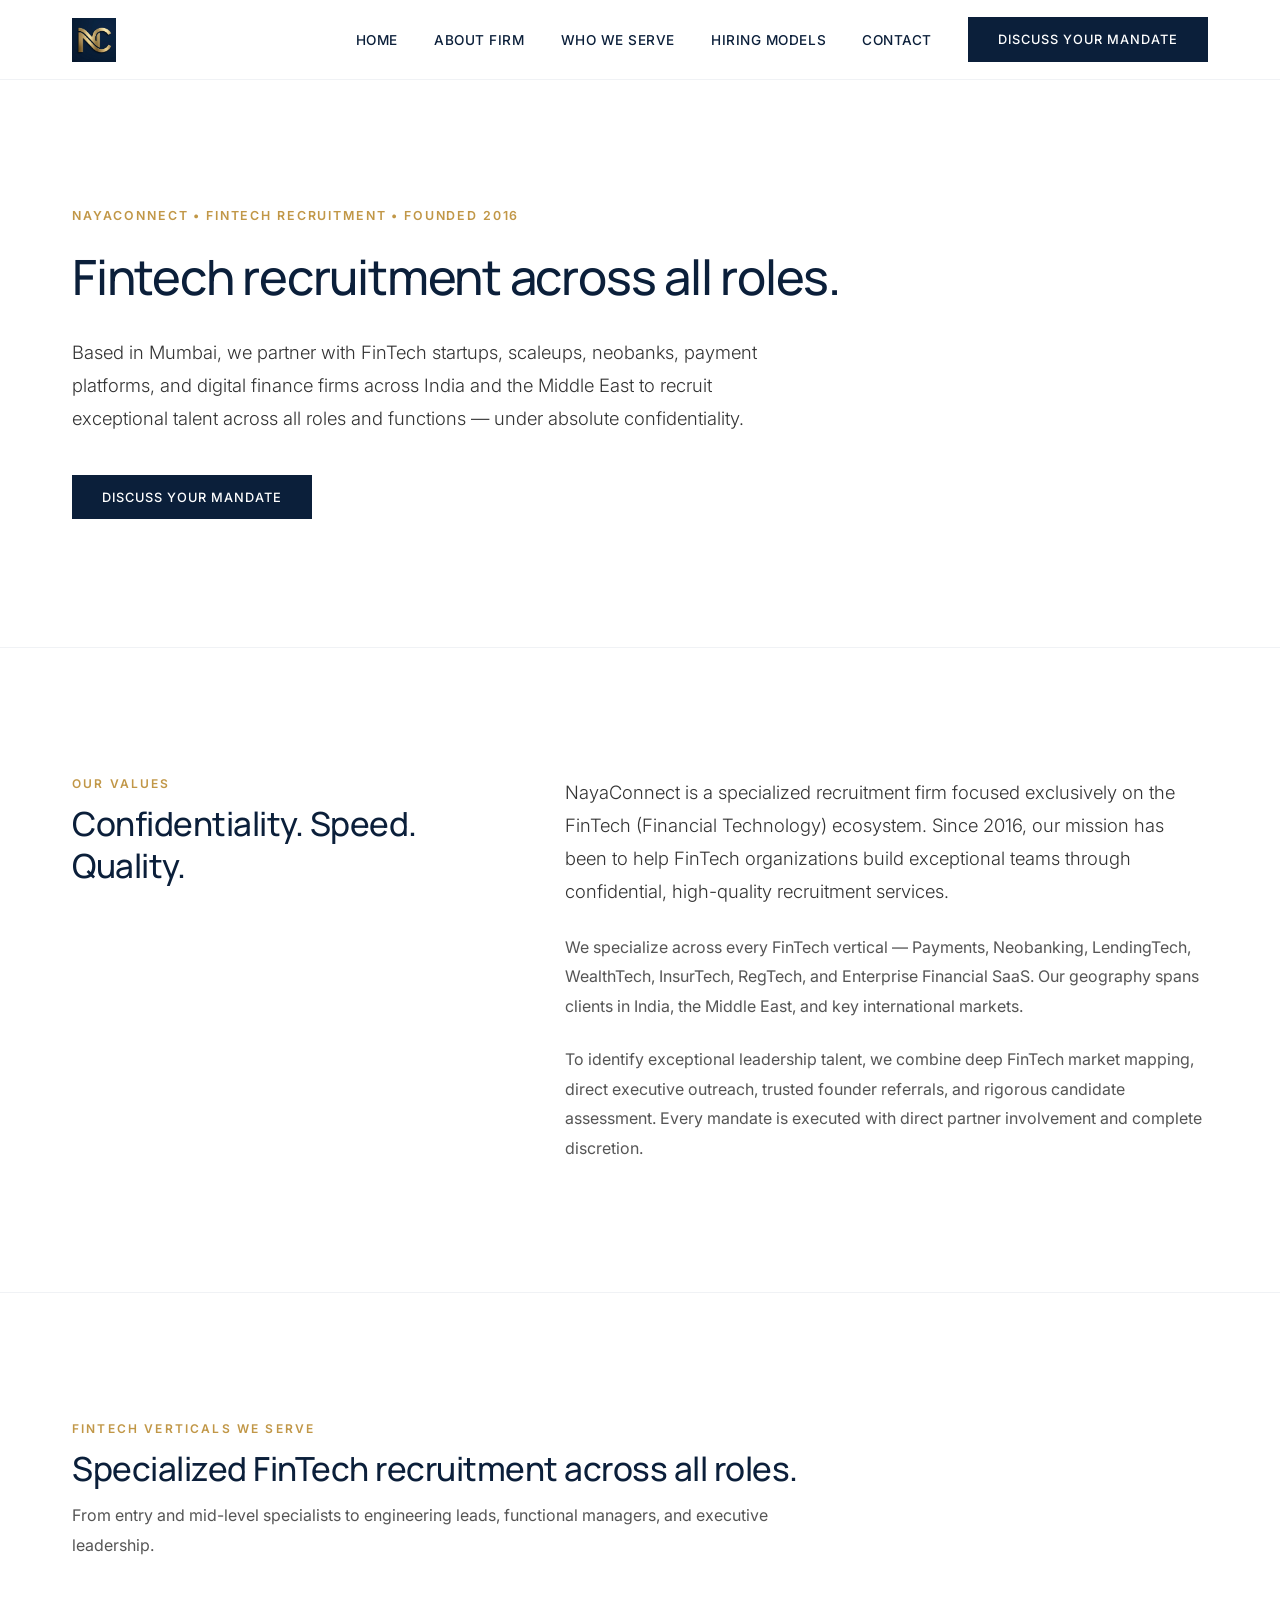
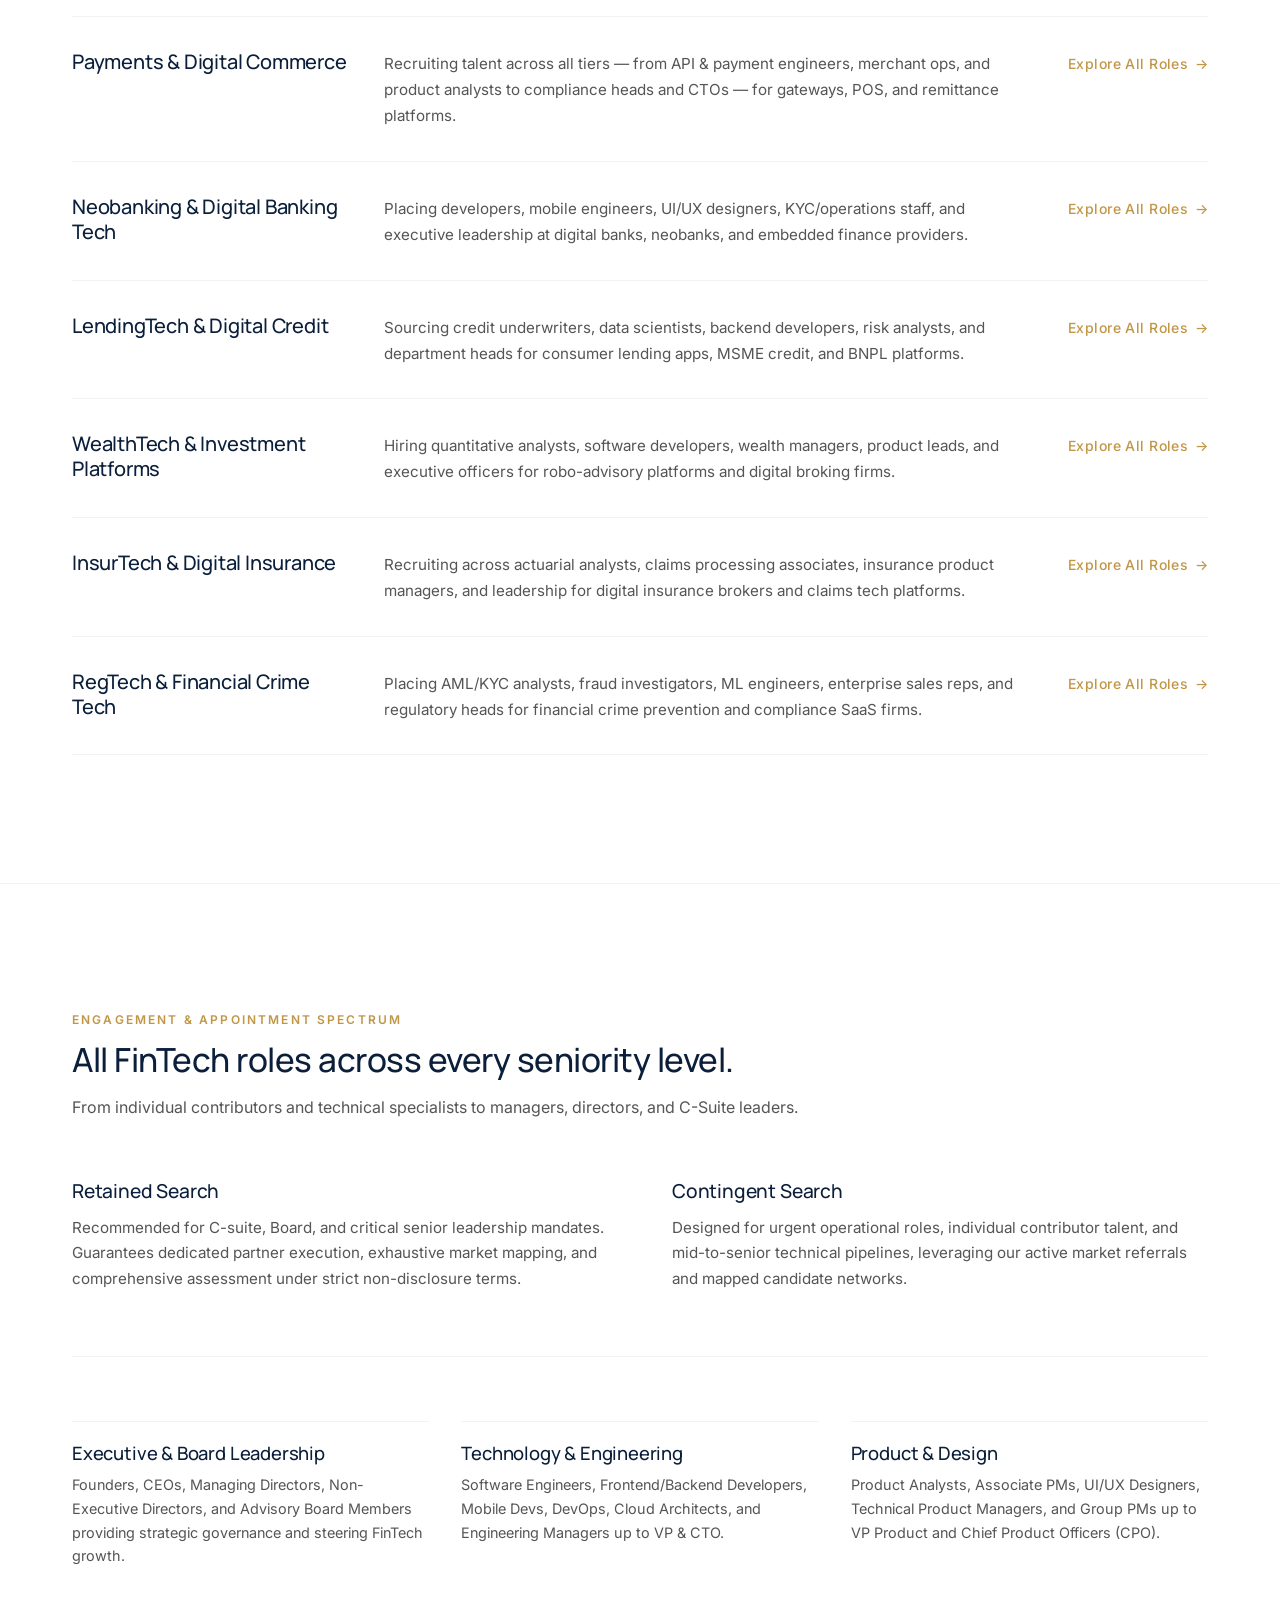
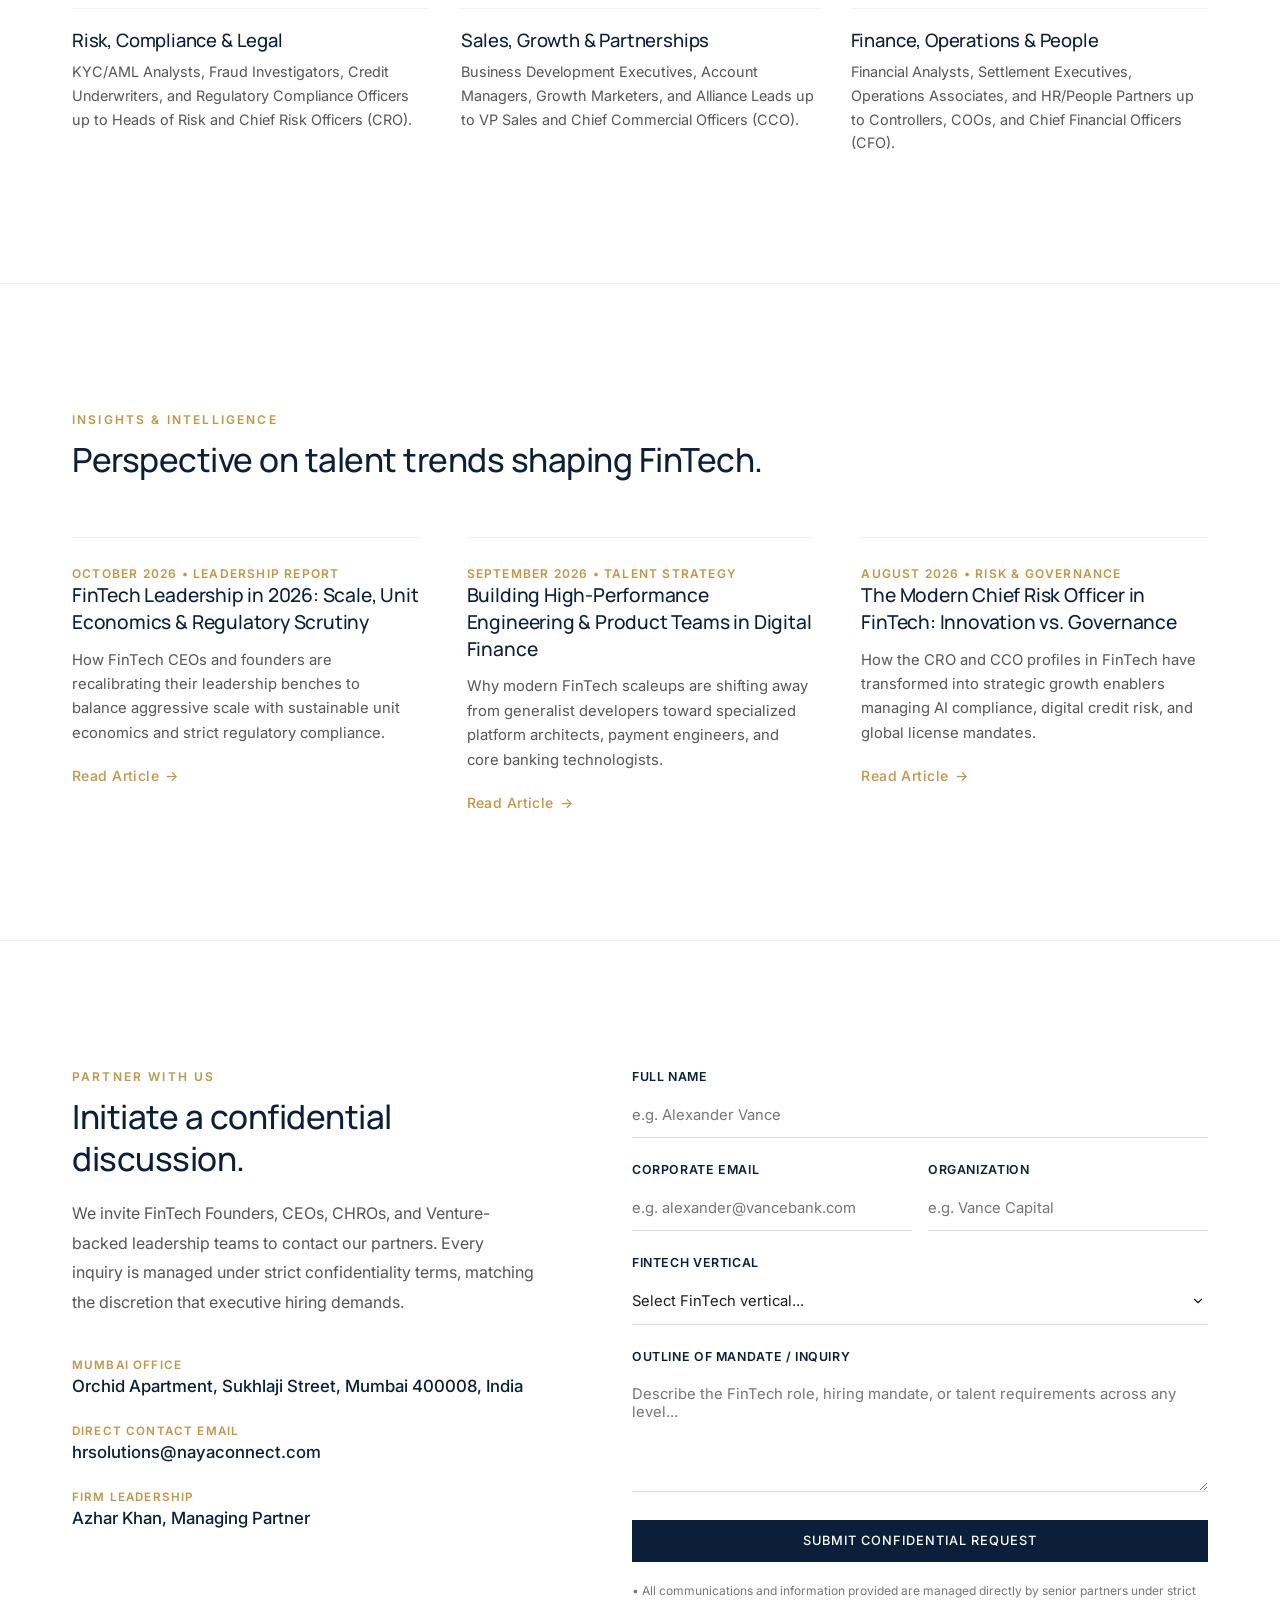
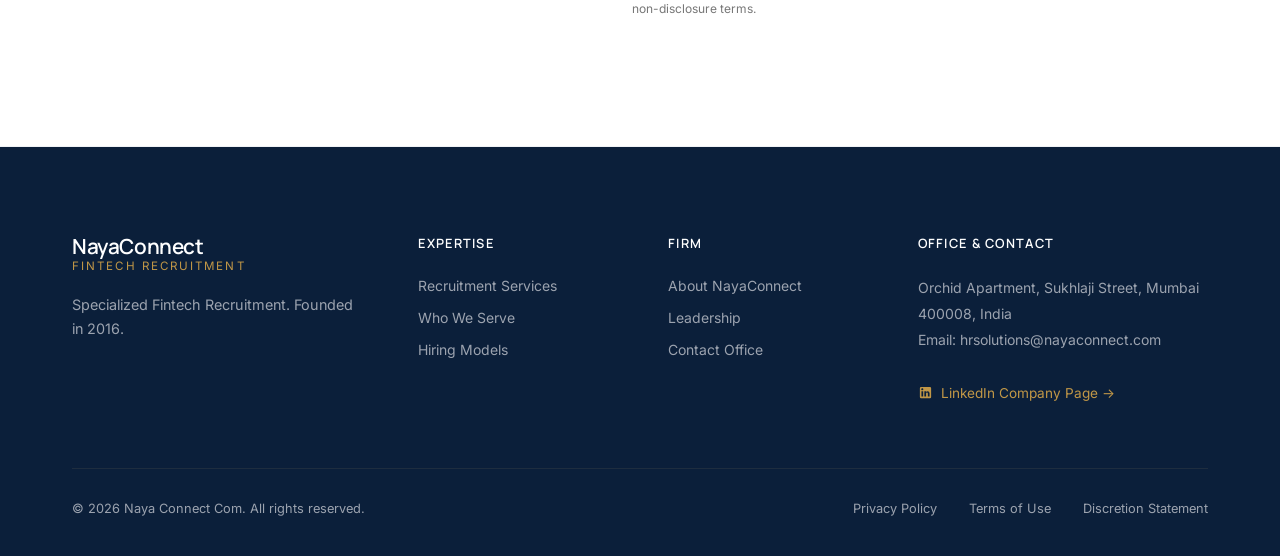
==== index.html @ bbdb7881 "Update hero headline to 'Fintech recruitment across all roles.'" ====
<!DOCTYPE html>
<html lang="en">
<head>
  <meta charset="UTF-8">
  <meta name="viewport" content="width=device-width, initial-scale=1.0">
  <title>NayaConnect | Fintech Recruitment</title>
  <meta name="description" content="NayaConnect is a specialized recruitment firm focused exclusively on FinTech across India, the Middle East, and international markets. Founded in 2016.">
  
  <!-- OpenGraph Metadata -->
  <meta property="og:title" content="NayaConnect | Fintech Recruitment">
  <meta property="og:description" content="NayaConnect specializes exclusively in FinTech recruitment across all functional roles. Founded 2016 in Mumbai. Managing Partner: Azhar Khan.">
  <meta property="og:image" content="assets/logo.png">
  <meta property="og:type" content="website">

  <!-- Schema.org JSON-LD Structured Data -->
  <script type="application/ld+json">
  {
    "@context": "https://schema.org",
    "@type": "ExecutiveSearch",
    "name": "NayaConnect",
    "legalName": "Naya Connect Com",
    "url": "https://www.nayaconnect.com",
    "logo": "https://www.nayaconnect.com/assets/logo.png",
    "foundingDate": "2016",
    "founder": {
      "@type": "Person",
      "name": "Azhar Khan",
      "jobTitle": "Managing Partner",
      "sameAs": "https://www.youtube.com/c/recruitwithazhar"
    },
    "address": {
      "@type": "PostalAddress",
      "streetAddress": "Orchid Apartment, Sukhlaji Street",
      "addressLocality": "Mumbai",
      "postalCode": "400008",
      "addressCountry": "IN"
    },
    "email": "hrsolutions@nayaconnect.com",
    "description": "Specialized recruitment firm focused exclusively on FinTech across India, the Middle East, and international markets."
  }
  </script>

  <link rel="canonical" href="https://www.nayaconnect.com/">
  <link rel="stylesheet" href="index.css">
  <link rel="icon" type="image/png" href="assets/logo.png">
</head>
<body>

  <!-- Header Navigation -->
  <header class="header" id="header">
    <div class="container">
      <a href="#home" class="logo-link" id="nav-logo-link">
        <img src="assets/logo.png" alt="NayaConnect - Fintech Recruitment" class="logo-img">
      </a>
      
      <button class="nav-toggle" id="nav-toggle" aria-label="Toggle Menu">
        <span></span>
        <span></span>
        <span></span>
      </button>

      <nav class="nav-menu" id="nav-menu">
        <button class="mobile-menu-close" id="mobile-menu-close" aria-label="Close Menu">&times;</button>
        <li class="nav-item active"><a href="index.html">Home</a></li>
        <li class="nav-item"><a href="about.html">About Firm</a></li>
        <li class="nav-item"><a href="industries.html">Who We Serve</a></li>
        <li class="nav-item"><a href="executive-search.html">Hiring Models</a></li>
        <li class="nav-item"><a href="contact.html">Contact</a></li>
        <a href="contact.html" class="btn btn-primary header-cta">Discuss Your Mandate</a>
      </nav>
    </div>
  </header>

  <!-- Hero Section (Pure Typographic Focus) -->
  <section class="hero" id="home">
    <div class="container">
      <div class="hero-content fade-in-up">
        <span class="hero-tagline">NayaConnect &bull; Fintech Recruitment &bull; Founded 2016</span>
        <h1 class="hero-title">Fintech recruitment across all roles.</h1>
        <p class="lead hero-desc">Based in Mumbai, we partner with FinTech startups, scaleups, neobanks, payment platforms, and digital finance firms across India and the Middle East to recruit exceptional talent across all roles and functions — under absolute confidentiality.</p>
        <div class="hero-actions">
          <a href="#contact" class="btn btn-primary" id="hero-primary-cta">Discuss Your Mandate</a>
        </div>
      </div>
    </div>
  </section>

  <!-- Philosophy & About Section -->
  <section class="philosophy section-padding" id="about">
    <div class="container">
      <div class="philosophy-grid">
        <div class="fade-in-up">
          <span class="section-label">Our Values</span>
          <h2 class="section-title">Confidentiality. Speed. Quality.</h2>
        </div>
        <div class="philosophy-desc fade-in-up delay-1">
          <p class="lead">NayaConnect is a specialized recruitment firm focused exclusively on the FinTech (Financial Technology) ecosystem. Since 2016, our mission has been to help FinTech organizations build exceptional teams through confidential, high-quality recruitment services.</p>
          <p>We specialize across every FinTech vertical — Payments, Neobanking, LendingTech, WealthTech, InsurTech, RegTech, and Enterprise Financial SaaS. Our geography spans clients in India, the Middle East, and key international markets.</p>
          <p>To identify exceptional leadership talent, we combine deep FinTech market mapping, direct executive outreach, trusted founder referrals, and rigorous candidate assessment. Every mandate is executed with direct partner involvement and complete discretion.</p>
        </div>
      </div>
    </div>
  </section>

  <!-- Who We Serve Section (Open Editorial List) -->
  <section class="industries section-padding" id="industries">
    <div class="container">
      <div class="section-header fade-in-up">
        <span class="section-label">FinTech Verticals We Serve</span>
        <h2 class="section-title">Specialized FinTech recruitment across all roles.</h2>
        <p style="margin-top: 0.75rem; color: var(--color-text-muted);">From entry and mid-level specialists to engineering leads, functional managers, and executive leadership.</p>
      </div>
      
      <div class="editorial-list fade-in-up delay-1">
        <!-- Item 1 -->
        <div class="editorial-item">
          <h3 class="editorial-title">Payments & Digital Commerce</h3>
          <p class="editorial-desc">Recruiting talent across all tiers — from API & payment engineers, merchant ops, and product analysts to compliance heads and CTOs — for gateways, POS, and remittance platforms.</p>
          <div class="editorial-link"><a href="industries.html" class="btn-text">Explore All Roles</a></div>
        </div>

        <!-- Item 2 -->
        <div class="editorial-item">
          <h3 class="editorial-title">Neobanking & Digital Banking Tech</h3>
          <p class="editorial-desc">Placing developers, mobile engineers, UI/UX designers, KYC/operations staff, and executive leadership at digital banks, neobanks, and embedded finance providers.</p>
          <div class="editorial-link"><a href="industries.html" class="btn-text">Explore All Roles</a></div>
        </div>

        <!-- Item 3 -->
        <div class="editorial-item">
          <h3 class="editorial-title">LendingTech & Digital Credit</h3>
          <p class="editorial-desc">Sourcing credit underwriters, data scientists, backend developers, risk analysts, and department heads for consumer lending apps, MSME credit, and BNPL platforms.</p>
          <div class="editorial-link"><a href="industries.html" class="btn-text">Explore All Roles</a></div>
        </div>

        <!-- Item 4 -->
        <div class="editorial-item">
          <h3 class="editorial-title">WealthTech & Investment Platforms</h3>
          <p class="editorial-desc">Hiring quantitative analysts, software developers, wealth managers, product leads, and executive officers for robo-advisory platforms and digital broking firms.</p>
          <div class="editorial-link"><a href="industries.html" class="btn-text">Explore All Roles</a></div>
        </div>

        <!-- Item 5 -->
        <div class="editorial-item">
          <h3 class="editorial-title">InsurTech & Digital Insurance</h3>
          <p class="editorial-desc">Recruiting across actuarial analysts, claims processing associates, insurance product managers, and leadership for digital insurance brokers and claims tech platforms.</p>
          <div class="editorial-link"><a href="industries.html" class="btn-text">Explore All Roles</a></div>
        </div>

        <!-- Item 6 -->
        <div class="editorial-item">
          <h3 class="editorial-title">RegTech & Financial Crime Tech</h3>
          <p class="editorial-desc">Placing AML/KYC analysts, fraud investigators, ML engineers, enterprise sales reps, and regulatory heads for financial crime prevention and compliance SaaS firms.</p>
          <div class="editorial-link"><a href="industries.html" class="btn-text">Explore All Roles</a></div>
        </div>
      </div>
    </div>
  </section>

  <!-- Search Models & Roles Section -->
  <section class="roles section-padding" id="roles">
    <div class="container">
      <div class="section-header fade-in-up">
        <span class="section-label">Engagement & Appointment Spectrum</span>
        <h2 class="section-title">All FinTech roles across every seniority level.</h2>
        <p style="margin-top: 0.75rem; color: var(--color-text-muted);">From individual contributors and technical specialists to managers, directors, and C-Suite leaders.</p>
      </div>

      <div class="models-grid fade-in-up delay-1">
        <div class="model-card">
          <h3>Retained Search</h3>
          <p>Recommended for C-suite, Board, and critical senior leadership mandates. Guarantees dedicated partner execution, exhaustive market mapping, and comprehensive assessment under strict non-disclosure terms.</p>
        </div>
        <div class="model-card">
          <h3>Contingent Search</h3>
          <p>Designed for urgent operational roles, individual contributor talent, and mid-to-senior technical pipelines, leveraging our active market referrals and mapped candidate networks.</p>
        </div>
      </div>

      <div class="roles-grid fade-in-up delay-2">
        <div class="role-item">
          <h3 class="role-title">Executive & Board Leadership</h3>
          <p class="role-desc">Founders, CEOs, Managing Directors, Non-Executive Directors, and Advisory Board Members providing strategic governance and steering FinTech growth.</p>
        </div>
        <div class="role-item">
          <h3 class="role-title">Technology & Engineering</h3>
          <p class="role-desc">Software Engineers, Frontend/Backend Developers, Mobile Devs, DevOps, Cloud Architects, and Engineering Managers up to VP & CTO.</p>
        </div>
        <div class="role-item">
          <h3 class="role-title">Product & Design</h3>
          <p class="role-desc">Product Analysts, Associate PMs, UI/UX Designers, Technical Product Managers, and Group PMs up to VP Product and Chief Product Officers (CPO).</p>
        </div>
        <div class="role-item">
          <h3 class="role-title">Risk, Compliance & Legal</h3>
          <p class="role-desc">KYC/AML Analysts, Fraud Investigators, Credit Underwriters, and Regulatory Compliance Officers up to Heads of Risk and Chief Risk Officers (CRO).</p>
        </div>
        <div class="role-item">
          <h3 class="role-title">Sales, Growth & Partnerships</h3>
          <p class="role-desc">Business Development Executives, Account Managers, Growth Marketers, and Alliance Leads up to VP Sales and Chief Commercial Officers (CCO).</p>
        </div>
        <div class="role-item">
          <h3 class="role-title">Finance, Operations & People</h3>
          <p class="role-desc">Financial Analysts, Settlement Executives, Operations Associates, and HR/People Partners up to Controllers, COOs, and Chief Financial Officers (CFO).</p>
        </div>
      </div>
    </div>
  </section>

  <!-- Insights Section -->
  <section class="insights section-padding" id="insights">
    <div class="container">
      <div class="section-header fade-in-up">
        <span class="section-label">Insights & Intelligence</span>
        <h2 class="section-title">Perspective on talent trends shaping FinTech.</h2>
      </div>
      
      <div class="insights-grid">
        <!-- Article 1 -->
        <article class="insight-card fade-in-up">
          <a href="#" data-read-article="1">
            <span class="insight-meta">October 2026 &bull; Leadership Report</span>
            <h3 class="insight-title">FinTech Leadership in 2026: Scale, Unit Economics & Regulatory Scrutiny</h3>
            <p class="insight-desc">How FinTech CEOs and founders are recalibrating their leadership benches to balance aggressive scale with sustainable unit economics and strict regulatory compliance.</p>
            <span class="btn-text">Read Article</span>
          </a>
        </article>

        <!-- Article 2 -->
        <article class="insight-card fade-in-up delay-1">
          <a href="#" data-read-article="2">
            <span class="insight-meta">September 2026 &bull; Talent Strategy</span>
            <h3 class="insight-title">Building High-Performance Engineering & Product Teams in Digital Finance</h3>
            <p class="insight-desc">Why modern FinTech scaleups are shifting away from generalist developers toward specialized platform architects, payment engineers, and core banking technologists.</p>
            <span class="btn-text">Read Article</span>
          </a>
        </article>

        <!-- Article 3 -->
        <article class="insight-card fade-in-up delay-2">
          <a href="#" data-read-article="3">
            <span class="insight-meta">August 2026 &bull; Risk & Governance</span>
            <h3 class="insight-title">The Modern Chief Risk Officer in FinTech: Innovation vs. Governance</h3>
            <p class="insight-desc">How the CRO and CCO profiles in FinTech have transformed into strategic growth enablers managing AI compliance, digital credit risk, and global license mandates.</p>
            <span class="btn-text">Read Article</span>
          </a>
        </article>
      </div>
    </div>
  </section>

  <!-- Contact Section -->
  <section class="contact-section section-padding" id="contact">
    <div class="container">
      <div class="contact-grid">
        <div class="contact-info fade-in-up">
          <span class="section-label">Partner With Us</span>
          <h2 class="contact-title">Initiate a confidential discussion.</h2>
          <p class="contact-text">We invite FinTech Founders, CEOs, CHROs, and Venture-backed leadership teams to contact our partners. Every inquiry is managed under strict confidentiality terms, matching the discretion that executive hiring demands.</p>
          
          <div class="contact-details">
            <div class="contact-detail-item">
              <span class="contact-detail-label">Mumbai Office</span>
              <span class="contact-detail-val">Orchid Apartment, Sukhlaji Street, Mumbai 400008, India</span>
            </div>
            <div class="contact-detail-item">
              <span class="contact-detail-label">Direct Contact Email</span>
              <span class="contact-detail-val"><a href="mailto:hrsolutions@nayaconnect.com" style="color: var(--color-primary); text-decoration: none;">hrsolutions@nayaconnect.com</a></span>
            </div>
            <div class="contact-detail-item">
              <span class="contact-detail-label">Firm Leadership</span>
              <span class="contact-detail-val">Azhar Khan, Managing Partner</span>
            </div>
          </div>
        </div>
        
        <div class="contact-form-wrapper fade-in-up delay-1">
          <form class="contact-form" id="hiring-inquiry-form" action="https://api.web3forms.com/submit" method="POST">
            <input type="hidden" name="access_key" value="19dd0956-8628-49d9-a33f-326ea72711dc">
            <div class="form-group">
              <label for="name" class="form-label">Full Name</label>
              <input type="text" id="name" name="name" class="form-control" placeholder="e.g. Alexander Vance" required>
            </div>
            <div class="form-row">
              <div class="form-group">
                <label for="email" class="form-label">Corporate Email</label>
                <input type="email" id="email" name="email" class="form-control" placeholder="e.g. alexander@vancebank.com" required>
              </div>
              <div class="form-group">
                <label for="org" class="form-label">Organization</label>
                <input type="text" id="org" name="org" class="form-control" placeholder="e.g. Vance Capital" required>
              </div>
            </div>
            <div class="form-group">
              <label for="sector" class="form-label">FinTech Vertical</label>
              <select id="sector" name="sector" class="form-control" required>
                <option value="" disabled selected>Select FinTech vertical...</option>
                <option value="payments">Payments &amp; Digital Commerce</option>
                <option value="neobanking">Neobanking &amp; Digital Banking Tech</option>
                <option value="lendingtech">LendingTech &amp; Digital Credit</option>
                <option value="wealthtech">WealthTech &amp; Investment Platforms</option>
                <option value="insurtech">InsurTech &amp; Digital Insurance</option>
                <option value="regtech">RegTech &amp; Financial Crime Tech</option>
                <option value="saas">Enterprise Financial SaaS</option>
                <option value="crypto">Crypto &amp; Digital Assets</option>
              </select>
            </div>
            <div class="form-group">
              <label for="message" class="form-label">Outline of Mandate / Inquiry</label>
              <textarea id="message" name="message" class="form-control" placeholder="Describe the FinTech role, hiring mandate, or talent requirements across any level..." required></textarea>
            </div>
            <button type="submit" class="btn btn-primary" style="width: 100%; border: none;">Submit Confidential Request</button>
            <p class="privacy-notice">&bull; All communications and information provided are managed directly by senior partners under strict non-disclosure terms.</p>
          </form>
        </div>
      </div>
    </div>
  </section>

  <!-- Footer -->
  <footer class="footer">
    <div class="container">
      <div class="footer-top">
        <div class="footer-brand">
          <div class="footer-wordmark">
            <span class="footer-wordmark-name">NayaConnect</span>
            <span class="footer-wordmark-sub">Fintech Recruitment</span>
          </div>
          <p class="footer-tagline">Specialized Fintech Recruitment. Founded in 2016.</p>
        </div>
        <div class="footer-links-col">
          <h4>Expertise</h4>
          <ul class="footer-links">
            <li><a href="executive-search.html">Recruitment Services</a></li>
            <li><a href="industries.html">Who We Serve</a></li>
            <li><a href="executive-search.html#models">Hiring Models</a></li>
          </ul>
        </div>
        <div class="footer-links-col">
          <h4>Firm</h4>
          <ul class="footer-links">
            <li><a href="about.html">About NayaConnect</a></li>
            <li><a href="about.html#leadership">Leadership</a></li>
            <li><a href="contact.html">Contact Office</a></li>
          </ul>
        </div>
        <div class="footer-subscribe-col">
          <h4>Office & Contact</h4>
          <p class="footer-subscribe-desc">Orchid Apartment, Sukhlaji Street, Mumbai 400008, India<br>Email: hrsolutions@nayaconnect.com</p>
          <a href="https://www.linkedin.com/company/nayaconnect.com/" target="_blank" rel="noopener" class="footer-social-link" style="display: inline-flex; align-items: center; gap: 0.5rem; color: var(--color-accent); font-size: 0.85rem; margin-top: 0.75rem; text-decoration: none;">
            <svg width="15" height="15" viewBox="0 0 24 24" fill="currentColor"><path d="M19 3a2 2 0 0 1 2 2v14a2 2 0 0 1-2 2H5a2 2 0 0 1-2-2V5a2 2 0 0 1 2-2h14m-.5 15.5v-5.3a3.26 3.26 0 0 0-3.26-3.26c-.85 0-1.84.52-2.28 1.3v-1.11h-2.79v8.37h2.79v-4.93c0-.77.62-1.4 1.39-1.4a1.4 1.4 0 0 1 1.4 1.4v4.93h2.75M6.88 8.56a1.68 1.68 0 0 0 1.68-1.68c0-.93-.75-1.69-1.68-1.69a1.69 1.69 0 0 0-1.69 1.69c0 .93.76 1.68 1.69 1.68m1.39 9.94v-8.37H5.5v8.37h2.77z"/></svg>
            LinkedIn Company Page &rarr;
          </a>
        </div>
      </div>
      
      <div class="footer-bottom">
        <span class="copyright">&copy; 2026 Naya Connect Com. All rights reserved.</span>
        <div class="footer-legal-links">
          <a href="privacy-policy.html">Privacy Policy</a>
          <a href="terms-of-use.html">Terms of Use</a>
          <a href="discretion-statement.html">Discretion Statement</a>
        </div>
      </div>
    </div>
  </footer>

  <!-- Confidential Mandate Modal Drawer -->
  <div class="modal-overlay" id="modal-overlay"></div>
  <div class="modal-drawer" id="modal-drawer">
    <button class="modal-close-btn" id="modal-close-btn" aria-label="Close modal">&times;</button>
    <span class="section-label">Confidential Mandate Inquiry</span>
    <h3 style="font-size: 1.5rem; margin-bottom: 0.75rem; color: var(--color-primary);">Discuss Your Hiring Needs</h3>
    <p style="font-size: 0.9rem; color: var(--color-text-muted); margin-bottom: 2rem;">Inquiries are routed directly to Managing Partner Azhar Khan under non-disclosure terms.</p>
    
    <form id="modal-inquiry-form">
      <div class="form-group">
        <label for="modal-name" class="form-label">Full Name</label>
        <input type="text" id="modal-name" name="name" class="form-control" placeholder="e.g. Alexander Vance" required>
      </div>
      <div class="form-group">
        <label for="modal-email" class="form-label">Corporate Email</label>
        <input type="email" id="modal-email" name="email" class="form-control" placeholder="e.g. alexander@vancebank.com" required>
      </div>
      <div class="form-group">
        <label for="modal-org" class="form-label">Organization</label>
        <input type="text" id="modal-org" name="org" class="form-control" placeholder="e.g. Vance Capital" required>
      </div>
      <div class="form-group">
        <label for="modal-sector" class="form-label">FinTech Vertical</label>
        <select id="modal-sector" name="sector" class="form-control" required>
          <option value="" disabled selected>Select FinTech vertical...</option>
          <option value="payments">Payments &amp; Digital Commerce</option>
          <option value="neobanking">Neobanking &amp; Digital Banking Tech</option>
          <option value="lendingtech">LendingTech &amp; Digital Credit</option>
          <option value="wealthtech">WealthTech &amp; Investment Platforms</option>
          <option value="insurtech">InsurTech &amp; Digital Insurance</option>
          <option value="regtech">RegTech &amp; Financial Crime Tech</option>
          <option value="saas">Enterprise Financial SaaS</option>
          <option value="crypto">Crypto &amp; Digital Assets</option>
        </select>
      </div>
      <div class="form-group">
        <label for="modal-message" class="form-label">Mandate Outline</label>
        <textarea id="modal-message" name="message" class="form-control" placeholder="Describe the FinTech role, hiring mandate, or talent requirements across any level..." required></textarea>
      </div>
      <button type="submit" class="btn btn-primary" style="width: 100%; border: none;">Submit Confidential Inquiry</button>
      <p class="privacy-notice">&bull; All communications are protected under partner-level confidentiality.</p>
    </form>
  </div>

  <script src="index.js"></script>
</body>
</html>
---- index.css ----
@import url('https://fonts.googleapis.com/css2?family=Inter:wght@300;400;500;600&family=Manrope:wght@400;500;600&display=swap');

/* Reset and Core Variables */
html, body {
  overflow-x: hidden;
  width: 100%;
  max-width: 100%;
}

* {
  box-sizing: border-box;
}

a {
  overflow-wrap: break-word;
}

:root {
  --color-primary: #0B1F3A;
  --color-accent: #C19747;
  --color-accent-hover: #A77A2F;
  --color-bg: #FFFFFF;
  --color-text: #1C1C1C;
  --color-text-muted: #555555;
  --color-text-subtle: #777777;
  --color-border: #F0F2F5;
  --color-border-dark: #1E2D3F;
  
  --font-headings: 'Manrope', sans-serif;
  --font-body: 'Inter', sans-serif;
  
  --spacing-xs: 0.5rem;
  --spacing-sm: 1rem;
  --spacing-md: 1.75rem;
  --spacing-lg: 3rem;
  --spacing-xl: 5.5rem;
  --spacing-xxl: 8rem;
  
  --max-width: 1200px;
  --header-height: 80px;
  --header-height-scrolled: 70px;
  
  --transition-smooth: cubic-bezier(0.16, 1, 0.3, 1);
  --transition-duration: 0.4s;
}

* {
  box-sizing: border-box;
  margin: 0;
  padding: 0;
}

html {
  scroll-behavior: smooth;
  font-size: 16px;
  background-color: var(--color-bg);
  color: var(--color-text);
  font-family: var(--font-body);
  -webkit-font-smoothing: antialiased;
}

body {
  overflow-x: hidden;
}

/* Base Typography - Editorial Medium Weights */
h1, h2, h3, h4, h5, h6 {
  font-family: var(--font-headings);
  font-weight: 500;
  line-height: 1.25;
  color: var(--color-primary);
}

h1 {
  font-size: clamp(2.2rem, 3.8vw, 3.25rem);
  letter-spacing: -0.025em;
  font-weight: 500;
}

h2 {
  font-size: clamp(1.75rem, 2.6vw, 2.3rem);
  letter-spacing: -0.015em;
  font-weight: 500;
}

h3 {
  font-size: clamp(1.2rem, 1.5vw, 1.45rem);
  letter-spacing: -0.01em;
  font-weight: 500;
}

p {
  font-size: clamp(1rem, 1.05vw, 1.1rem);
  line-height: 1.85;
  color: var(--color-text-muted);
}

p.lead {
  font-size: clamp(1.15rem, 1.35vw, 1.3rem);
  font-weight: 300;
  line-height: 1.8;
  color: #333333;
}

a {
  color: inherit;
  text-decoration: none;
  transition: all 0.3s var(--transition-smooth);
}

/* Layout Utilities */
.container {
  width: 100%;
  max-width: var(--max-width);
  margin: 0 auto;
  padding: 0 2rem;
}

.section-padding {
  padding: var(--spacing-xxl) 0;
  border-bottom: 1px solid var(--color-border);
}

@media (max-width: 768px) {
  .container {
    padding: 0 1.25rem;
  }
  .section-padding {
    padding: var(--spacing-xl) 0;
  }
}

/* Sticky Navigation */
.header {
  position: fixed;
  top: 0;
  left: 0;
  width: 100%;
  z-index: 1000;
  height: var(--header-height);
  background-color: rgba(255, 255, 255, 0.96);
  border-bottom: 1px solid var(--color-border);
  transition: all var(--transition-duration) var(--transition-smooth);
  backdrop-filter: blur(10px);
  display: flex;
  align-items: center;
}

.header.scrolled {
  height: var(--header-height-scrolled);
  background-color: rgba(255, 255, 255, 0.98);
  box-shadow: 0 2px 20px rgba(0, 0, 0, 0.02);
}

.header .container {
  display: flex;
  justify-content: space-between;
  align-items: center;
}

.logo-link {
  display: flex;
  align-items: center;
}

.logo-img {
  height: 44px;
  width: auto;
  object-fit: contain;
  transition: height var(--transition-duration) var(--transition-smooth);
}

.header.scrolled .logo-img {
  height: 36px;
}

.nav-menu {
  display: flex;
  align-items: center;
  list-style: none;
  gap: 2.25rem;
}

.nav-item a {
  font-family: var(--font-body);
  font-size: 0.85rem;
  font-weight: 500;
  letter-spacing: 0.04em;
  color: var(--color-primary);
  text-transform: uppercase;
  position: relative;
  padding: 0.4rem 0;
}

.nav-item a::after {
  content: '';
  position: absolute;
  bottom: 0;
  left: 0;
  width: 0;
  height: 1px;
  background-color: var(--color-accent);
  transition: width 0.3s var(--transition-smooth);
}

.nav-item a:hover::after,
.nav-item.active a::after {
  width: 100%;
}

.nav-item a:hover {
  color: var(--color-accent);
}

/* Buttons */
.btn {
  display: inline-flex;
  align-items: center;
  justify-content: center;
  padding: 0.85rem 1.8rem;
  font-family: var(--font-body);
  font-size: 0.8rem;
  font-weight: 500;
  letter-spacing: 0.08em;
  text-transform: uppercase;
  transition: all 0.3s var(--transition-smooth);
  cursor: pointer;
  border-radius: 0;
}

.btn-primary {
  background-color: var(--color-primary);
  color: #FFFFFF;
  border: 1px solid var(--color-primary);
}

.btn-primary:hover {
  background-color: var(--color-accent);
  border-color: var(--color-accent);
  color: #FFFFFF;
}

.btn-outline {
  background-color: transparent;
  color: var(--color-primary);
  border: 1px solid #D0D5DD;
}

.btn-outline:hover {
  border-color: var(--color-primary);
  color: var(--color-primary);
  background-color: rgba(11, 31, 58, 0.02);
}

.btn-text {
  padding: 0;
  background: none;
  border: none;
  color: var(--color-accent);
  display: inline-flex;
  align-items: center;
  gap: 0.4rem;
  font-size: 0.875rem;
  font-weight: 500;
  letter-spacing: 0.03em;
}

.btn-text::after {
  content: '→';
  transition: transform 0.3s var(--transition-smooth);
}

.btn-text:hover::after {
  transform: translateX(4px);
}

/* Mobile Toggle */
.nav-toggle {
  display: none;
  background: none;
  border: none;
  cursor: pointer;
  padding: 0.5rem;
  z-index: 1200;
}

.nav-toggle span {
  display: block;
  width: 22px;
  height: 2px;
  background-color: var(--color-primary);
  margin: 5px 0;
  transition: all 0.3s var(--transition-smooth);
}

.nav-toggle.active span {
  background-color: #FFFFFF;
}

.mobile-menu-close {
  display: none !important;
}

@media (max-width: 1024px) {
  .nav-toggle {
    display: block;
  }
  
  .nav-menu {
    position: fixed;
    top: 0;
    right: -100%;
    width: 88%;
    max-width: 340px;
    height: 100vh;
    background-color: var(--color-primary);
    flex-direction: column;
    justify-content: flex-start;
    align-items: flex-start;
    padding: 5rem 2rem 2.5rem 2rem;
    box-shadow: -15px 0 40px rgba(0, 0, 0, 0.3);
    transition: right 0.4s var(--transition-smooth);
    z-index: 1050;
    gap: 0;
    list-style: none;
    margin: 0;
  }
  
  .nav-menu.active {
    right: 0;
  }

  .nav-item {
    width: 100%;
    list-style: none;
    margin: 0;
    padding: 0;
    border-bottom: 1px solid rgba(255, 255, 255, 0.08);
  }

  .nav-item a {
    font-size: 0.925rem;
    font-weight: 500;
    white-space: nowrap;
    display: block;
    width: 100%;
    text-align: left;
    padding: 1.1rem 0;
    color: #FFFFFF;
    letter-spacing: 0.06em;
  }

  .nav-item a:hover,
  .nav-item.active a {
    color: var(--color-accent);
  }

  .header-cta {
    width: 100%;
    text-align: center;
    margin-top: 2rem;
    white-space: nowrap;
    background-color: var(--color-accent);
    border-color: var(--color-accent);
    color: #FFFFFF;
  }
}

@media (max-width: 768px) {
  .hero-desc, .contact-text, .lead {
    font-size: 0.95rem !important;
    line-height: 1.65 !important;
    max-width: 100% !important;
  }
  
  .office-card {
    padding: 1.25rem 1rem !important;
    margin-bottom: 1.25rem !important;
    border: 1px solid var(--color-border);
    background-color: #FAFAFA;
  }

  .contact-details {
    gap: 1.25rem !important;
    margin-bottom: 2rem;
  }

  .contact-detail-val {
    font-size: 0.95rem !important;
  }
}

@media (max-width: 600px) {
  .header .header-cta {
    display: none;
  }
}

/* Hero Section - Pure Typographic Editorial */
.hero {
  position: relative;
  min-height: 72vh;
  padding-top: calc(var(--header-height) + 5rem);
  padding-bottom: 5rem;
  display: flex;
  align-items: center;
  background-color: var(--color-bg);
  border-bottom: 1px solid var(--color-border);
}

.hero-content {
  max-width: 840px;
}

.subpage-hero {
  min-height: auto;
  padding-top: calc(var(--header-height) + 3.5rem);
  padding-bottom: 3rem;
}

@media (max-width: 768px) {
  .hero {
    min-height: auto;
    padding-top: calc(var(--header-height) + 2.5rem);
    padding-bottom: 3.5rem;
  }
  .subpage-hero {
    padding-top: calc(var(--header-height) + 1.75rem);
    padding-bottom: 2rem;
  }
  .hero-title {
    font-size: 2.15rem;
    line-height: 1.25;
  }
  .section-padding {
    padding: 3.5rem 0;
  }
}

.hero-tagline {
  font-family: var(--font-body);
  font-size: 0.775rem;
  font-weight: 600;
  text-transform: uppercase;
  color: var(--color-accent);
  letter-spacing: 0.15em;
  margin-bottom: 1.5rem;
  display: block;
}

.hero-title {
  margin-bottom: 1.75rem;
  color: var(--color-primary);
}

.hero-desc {
  margin-bottom: 2.5rem;
  max-width: 740px;
}

.hero-actions {
  display: flex;
  gap: 1.25rem;
  align-items: center;
}

/* Section Header (Clean Minimalist) */
.section-header {
  max-width: 760px;
  margin-bottom: 3.5rem;
}

.section-label {
  font-family: var(--font-body);
  font-size: 0.75rem;
  font-weight: 600;
  text-transform: uppercase;
  color: var(--color-accent);
  letter-spacing: 0.18em;
  margin-bottom: 0.75rem;
  display: block;
}

.section-title {
  color: var(--color-primary);
}

/* Philosophy Section */
.philosophy {
  background-color: var(--color-bg);
}

.philosophy-grid {
  display: grid;
  grid-template-columns: 0.8fr 1.2fr;
  gap: 4rem;
  align-items: start;
}

.philosophy-desc p {
  margin-bottom: 1.5rem;
}

.philosophy-desc p:last-child {
  margin-bottom: 0;
}

@media (max-width: 900px) {
  .philosophy-grid {
    grid-template-columns: 1fr;
    gap: 2rem;
  }
}

/* Sectors We Serve - Open Editorial List */
.industries {
  background-color: var(--color-bg);
}

.editorial-list {
  display: flex;
  flex-direction: column;
  border-top: 1px solid var(--color-border);
}

.editorial-item {
  display: grid;
  grid-template-columns: 280px 1fr 140px;
  gap: 2rem;
  align-items: baseline;
  padding: 2rem 0;
  border-bottom: 1px solid var(--color-border);
  transition: background-color 0.3s var(--transition-smooth);
}

.editorial-title {
  font-family: var(--font-headings);
  font-size: 1.25rem;
  font-weight: 500;
  color: var(--color-primary);
  transition: color 0.3s var(--transition-smooth);
}

.editorial-desc {
  font-size: 0.95rem;
  color: var(--color-text-muted);
  line-height: 1.7;
}

.editorial-link {
  text-align: right;
}

.editorial-item:hover .editorial-title {
  color: var(--color-accent);
}

@media (max-width: 900px) {
  .editorial-item {
    grid-template-columns: 1fr;
    gap: 0.75rem;
    padding: 1.75rem 0;
  }
  .editorial-link {
    text-align: left;
    margin-top: 0.5rem;
  }
}

/* Search Models & Roles */
.roles {
  background-color: var(--color-bg);
}

.models-grid {
  display: grid;
  grid-template-columns: 1fr 1fr;
  gap: 4rem;
  padding-bottom: 4rem;
  margin-bottom: 4rem;
  border-bottom: 1px solid var(--color-border);
}

.model-card h3 {
  margin-bottom: 0.75rem;
}

.model-card p {
  font-size: 0.95rem;
  line-height: 1.7;
}

.roles-grid {
  display: grid;
  grid-template-columns: repeat(3, 1fr);
  gap: 2.5rem 2rem;
}

.role-item {
  border-top: 1px solid var(--color-border);
  padding-top: 1.25rem;
}

.role-title {
  font-family: var(--font-headings);
  font-size: 1.15rem;
  font-weight: 500;
  color: var(--color-primary);
  margin-bottom: 0.5rem;
}

.role-desc {
  font-size: 0.9rem;
  color: var(--color-text-muted);
  line-height: 1.65;
}

@media (max-width: 900px) {
  .models-grid {
    grid-template-columns: 1fr;
    gap: 2rem;
    padding-bottom: 3rem;
    margin-bottom: 3rem;
  }
  .roles-grid {
    grid-template-columns: 1fr 1fr;
  }
}

@media (max-width: 580px) {
  .roles-grid {
    grid-template-columns: 1fr;
  }
}

/* Insights Preview Section */
.insights {
  background-color: var(--color-bg);
}

.insights-grid {
  display: grid;
  grid-template-columns: repeat(3, 1fr);
  gap: 3rem;
}

.insight-card {
  display: flex;
  flex-direction: column;
  border-top: 1px solid var(--color-border);
  padding-top: 1.5rem;
}

.insight-meta {
  font-size: 0.75rem;
  font-weight: 600;
  color: var(--color-accent);
  text-transform: uppercase;
  letter-spacing: 0.1em;
  margin-bottom: 0.75rem;
}

.insight-title {
  font-family: var(--font-headings);
  font-size: 1.2rem;
  font-weight: 500;
  color: var(--color-primary);
  margin-bottom: 0.75rem;
  line-height: 1.4;
  transition: color 0.3s;
}

.insight-desc {
  font-size: 0.925rem;
  color: var(--color-text-muted);
  margin-bottom: 1.25rem;
  line-height: 1.65;
  flex-grow: 1;
}

.insight-card a:hover .insight-title {
  color: var(--color-accent);
}

@media (max-width: 900px) {
  .insights-grid {
    grid-template-columns: 1fr;
    gap: 2.5rem;
  }
}

/* Contact Section */
.contact-section {
  background-color: var(--color-bg);
}

.contact-grid {
  display: grid;
  grid-template-columns: 1fr 1.2fr;
  gap: 5rem;
}

.contact-info {
  padding-right: 1rem;
}

.contact-title {
  color: var(--color-primary);
  margin-bottom: 1.25rem;
}

.contact-text {
  margin-bottom: 2.5rem;
}

.contact-details {
  display: flex;
  flex-direction: column;
  gap: 1.75rem;
}

.contact-detail-item {
  display: flex;
  flex-direction: column;
}

.contact-detail-label {
  font-size: 0.725rem;
  text-transform: uppercase;
  color: var(--color-accent);
  font-weight: 600;
  letter-spacing: 0.1em;
  margin-bottom: 0.25rem;
}

.contact-detail-val {
  font-size: 1.05rem;
  font-weight: 500;
  color: var(--color-primary);
}

.contact-form {
  background-color: transparent;
  padding: 0;
  border: none;
  box-shadow: none;
}

.form-group {
  margin-bottom: 1.5rem;
}

.form-label {
  display: block;
  font-size: 0.775rem;
  font-weight: 600;
  text-transform: uppercase;
  color: var(--color-primary);
  margin-bottom: 0.5rem;
  letter-spacing: 0.05em;
}

.form-control {
  width: 100%;
  padding: 0.85rem 0;
  border: none;
  border-bottom: 1px solid #D8DCE0;
  background-color: transparent;
  font-family: var(--font-body);
  font-size: 0.925rem;
  color: var(--color-text);
  transition: border-color 0.3s var(--transition-smooth);
  border-radius: 0;
}

.form-control:focus {
  outline: none;
  border-bottom-color: var(--color-accent);
  background-color: transparent;
}

select.form-control {
  appearance: none;
  background-image: url("data:image/svg+xml;charset=utf-8,%3Csvg xmlns='http://www.w3.org/2000/svg' viewBox='0 0 24 24' fill='none' stroke='%230B1F3A' stroke-width='2' stroke-linecap='round' stroke-linejoin='round'%3E%3Cpath d='M6 9l6 6 6-6'/%3E%3C/svg%3E");
  background-repeat: no-repeat;
  background-position: right 0.2rem center;
  background-size: 0.85rem;
  padding-right: 1.5rem;
}

.sector-role-badge {
  background-color: transparent;
  border: none;
  padding: 0;
  font-size: 0.825rem;
  color: var(--color-accent);
  font-weight: 500;
  display: inline-block;
}

textarea.form-control {
  resize: vertical;
  min-height: 120px;
}

.privacy-notice {
  font-size: 0.75rem;
  color: var(--color-text-subtle);
  line-height: 1.5;
  margin-top: 1.25rem;
}

.form-row {
  display: grid;
  grid-template-columns: 1fr 1fr;
  gap: 1rem;
}

@media (max-width: 580px) {
  .form-row {
    grid-template-columns: 1fr;
    gap: 0;
  }
  .modal-drawer {
    padding: 2.5rem 1.5rem;
  }
}

@media (max-width: 900px) {
  .contact-grid {
    grid-template-columns: 1fr;
    gap: 3rem;
  }
  .contact-info {
    padding-right: 0;
  }
}

/* Footer */
.footer {
  background-color: var(--color-primary);
  color: #FFFFFF;
  padding: var(--spacing-xl) 0 2.5rem 0;
}

.footer-top {
  display: grid;
  grid-template-columns: 1.5fr 1fr 1fr 1.5fr;
  gap: 3.5rem;
  margin-bottom: 4rem;
}

.footer-brand {
  display: flex;
  flex-direction: column;
  gap: 1.25rem;
}

.footer-wordmark {
  display: flex;
  flex-direction: column;
  gap: 0.1rem;
  align-self: flex-start;
}

.footer-wordmark-name {
  font-family: var(--font-headings);
  font-size: 1.3rem;
  font-weight: 600;
  color: #FFFFFF;
  letter-spacing: -0.02em;
  line-height: 1.1;
}

.footer-wordmark-sub {
  font-family: var(--font-body);
  font-size: 0.725rem;
  font-weight: 400;
  color: var(--color-accent);
  text-transform: uppercase;
  letter-spacing: 0.18em;
}

.footer-tagline {
  font-size: 0.9rem;
  color: #9CA3AF;
  line-height: 1.65;
}

.footer-links-col h4 {
  color: #FFFFFF;
  font-size: 0.8rem;
  font-weight: 600;
  text-transform: uppercase;
  letter-spacing: 0.1em;
  margin-bottom: 1.5rem;
}

.footer-links {
  list-style: none;
  display: flex;
  flex-direction: column;
  gap: 0.75rem;
}

.footer-links a {
  font-size: 0.875rem;
  color: #9CA3AF;
}

.footer-links a:hover {
  color: var(--color-accent);
}

.footer-subscribe-col h4 {
  color: #FFFFFF;
  font-size: 0.8rem;
  font-weight: 600;
  text-transform: uppercase;
  letter-spacing: 0.1em;
  margin-bottom: 1.5rem;
}

.footer-subscribe-desc {
  font-size: 0.875rem;
  color: #9CA3AF;
  margin-bottom: 1.25rem;
}

.footer-subscribe-form {
  display: flex;
}

.footer-subscribe-input {
  flex-grow: 1;
  background-color: rgba(255, 255, 255, 0.05);
  border: 1px solid var(--color-border-dark);
  color: #FFFFFF;
  padding: 0.75rem 1rem;
  font-family: var(--font-body);
  font-size: 0.875rem;
}

.footer-subscribe-input:focus {
  outline: none;
  border-color: var(--color-accent);
}

.footer-subscribe-btn {
  background-color: var(--color-accent);
  color: #FFFFFF;
  border: none;
  padding: 0.75rem 1.25rem;
  cursor: pointer;
  font-family: var(--font-body);
  font-size: 0.85rem;
  transition: background-color 0.3s;
}

.footer-subscribe-btn:hover {
  background-color: var(--color-accent-hover);
}

.footer-bottom {
  border-top: 1px solid var(--color-border-dark);
  padding-top: 2rem;
  display: flex;
  justify-content: space-between;
  align-items: center;
  flex-wrap: wrap;
  gap: 1rem;
}

.copyright {
  font-size: 0.8rem;
  color: #9CA3AF;
}

.footer-legal-links {
  display: flex;
  gap: 2rem;
  font-size: 0.8rem;
  color: #9CA3AF;
}

.footer-legal-links a:hover {
  color: var(--color-accent);
}

@media (max-width: 1024px) {
  .footer-top {
    grid-template-columns: 1fr 1fr;
    gap: 2.5rem;
  }
}

@media (max-width: 580px) {
  .footer-top {
    grid-template-columns: 1fr;
  }
  .footer-bottom {
    flex-direction: column;
    align-items: flex-start;
  }
}

/* Subtle Fade In Animations */
.fade-in-up {
  opacity: 0;
  transform: translateY(20px);
  transition: opacity 0.7s var(--transition-smooth), transform 0.7s var(--transition-smooth);
}

.fade-in-up.visible {
  opacity: 1;
  transform: translateY(0);
}

.delay-1 { transition-delay: 0.1s; }
.delay-2 { transition-delay: 0.2s; }
.delay-3 { transition-delay: 0.3s; }

/* Mandate Modal Drawer */
.modal-overlay {
  position: fixed;
  top: 0;
  left: 0;
  width: 100%;
  height: 100%;
  background-color: rgba(11, 31, 58, 0.45);
  backdrop-filter: blur(4px);
  z-index: 2000;
  opacity: 0;
  visibility: hidden;
  transition: opacity 0.4s var(--transition-smooth), visibility 0.4s;
}

.modal-overlay.active {
  opacity: 1;
  visibility: visible;
}

.modal-drawer {
  position: fixed;
  top: 0;
  right: -100%;
  width: 100%;
  max-width: 520px;
  height: 100vh;
  background-color: #FFFFFF;
  z-index: 2050;
  box-shadow: -15px 0 40px rgba(0, 0, 0, 0.12);
  padding: 3rem 2.5rem;
  overflow-y: auto;
  transition: right 0.4s var(--transition-smooth);
}

.modal-drawer.active {
  right: 0;
}

.modal-close-btn {
  position: absolute;
  top: 1.5rem;
  right: 1.75rem;
  background: none;
  border: none;
  font-size: 1.75rem;
  color: var(--color-primary);
  cursor: pointer;
  padding: 0.5rem;
  line-height: 1;
  transition: color 0.3s;
}

.modal-close-btn:hover {
  color: var(--color-accent);
}

/* Utilities */
.text-center {
  text-align: center;
  display: flex;
  flex-direction: column;
  align-items: center;
}

.text-center .section-label {
  margin-left: auto;
  margin-right: auto;
}
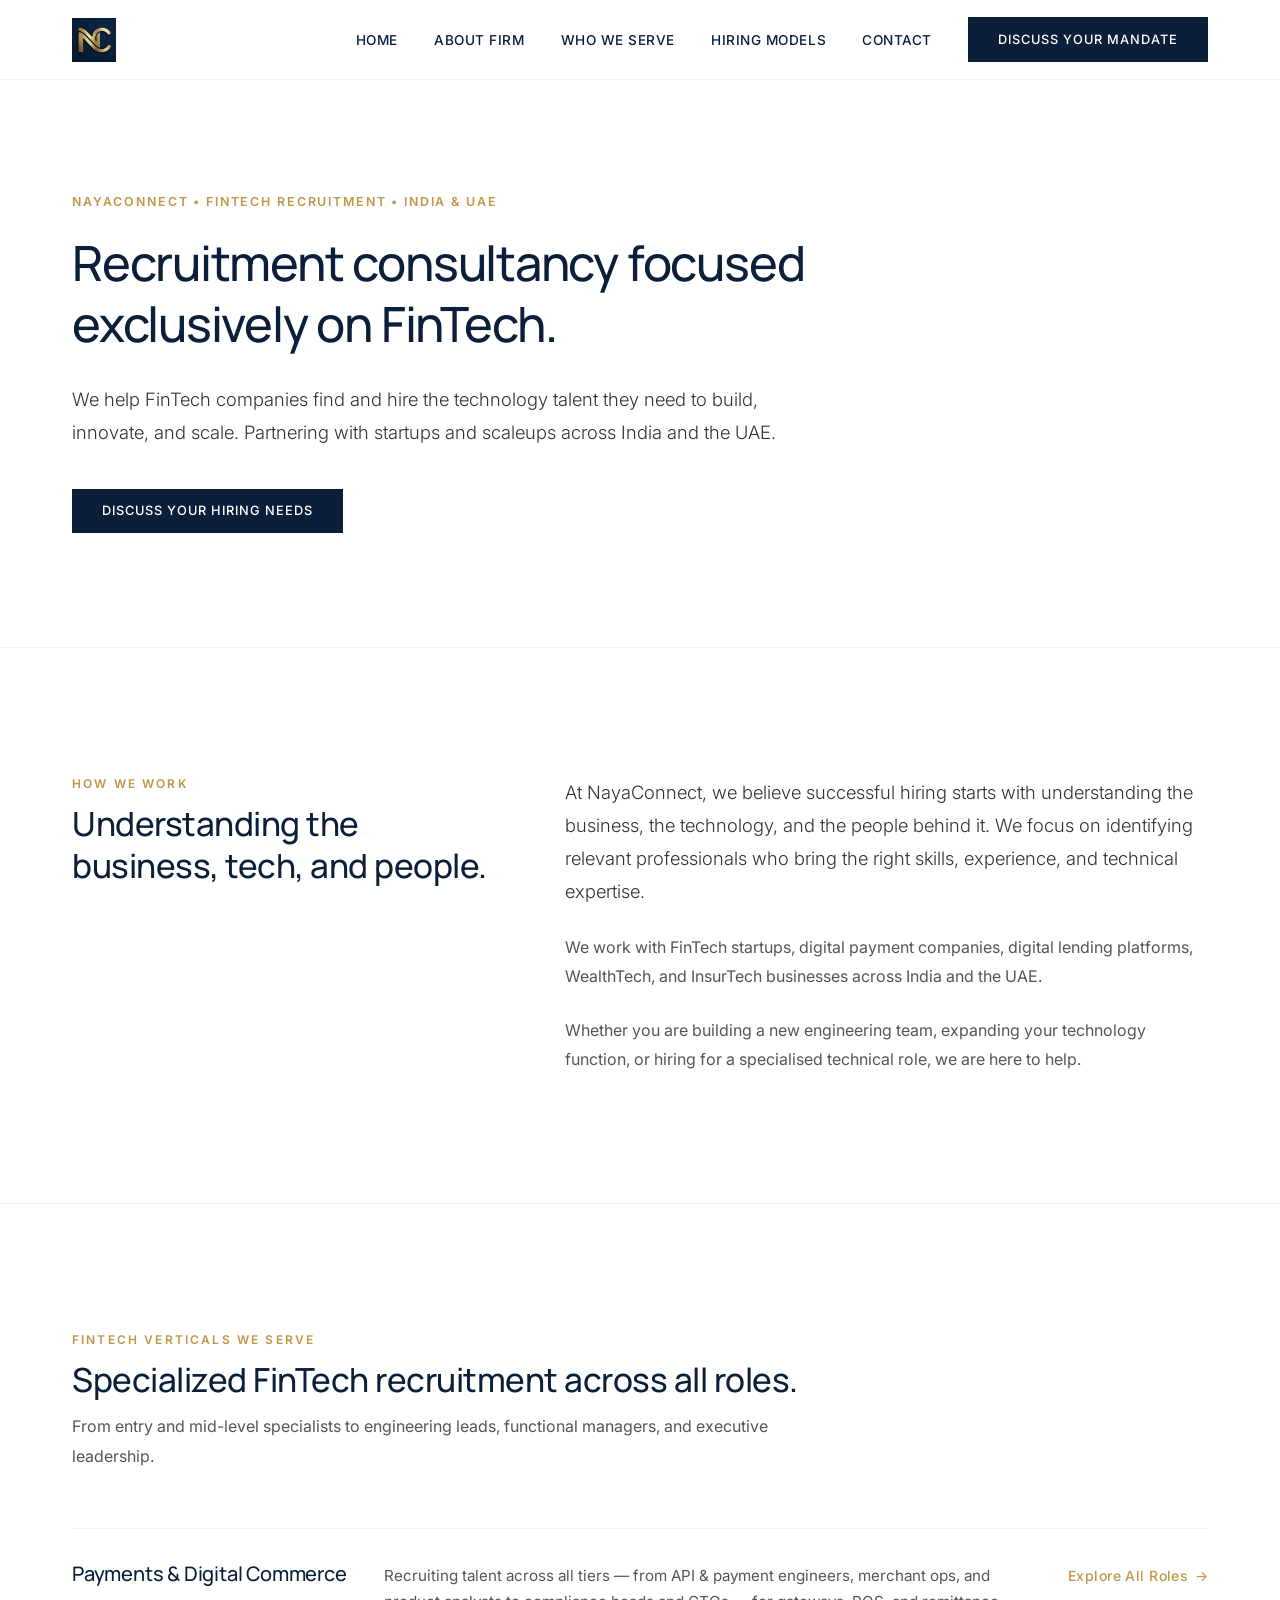
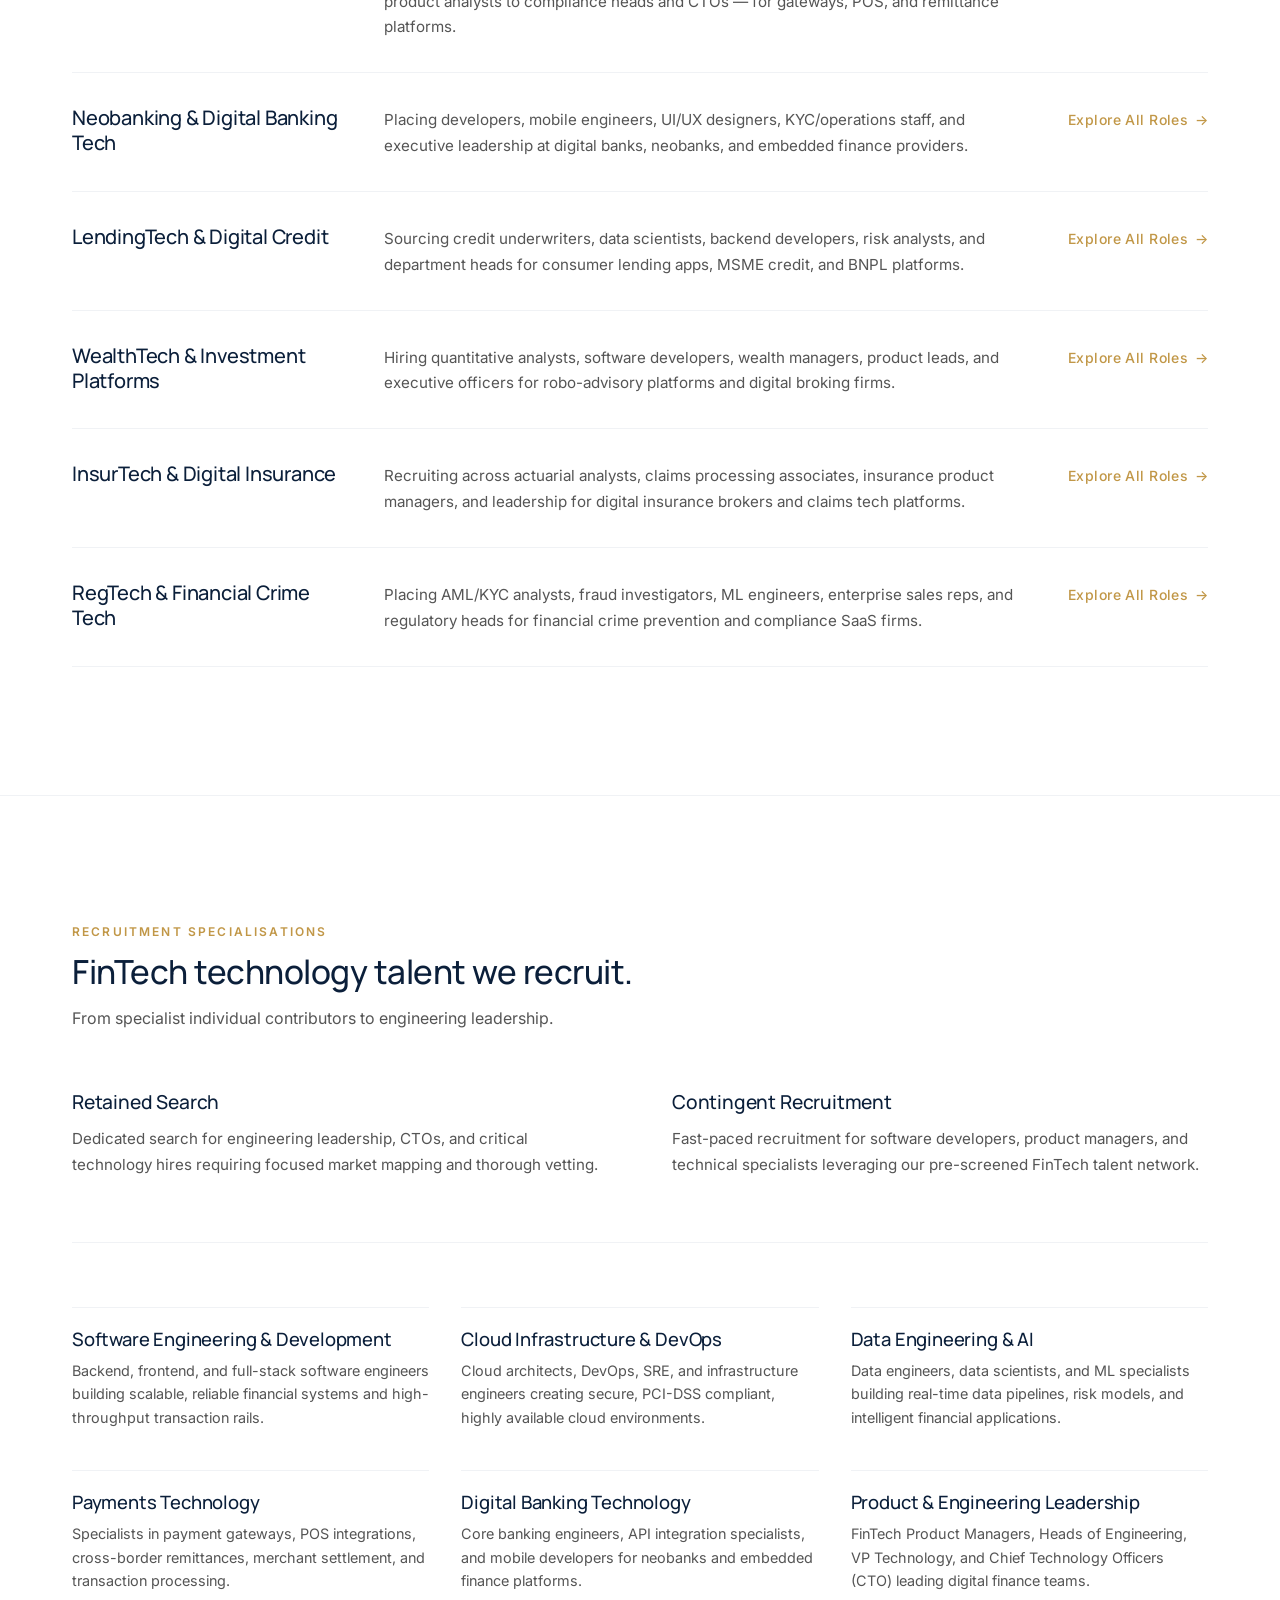
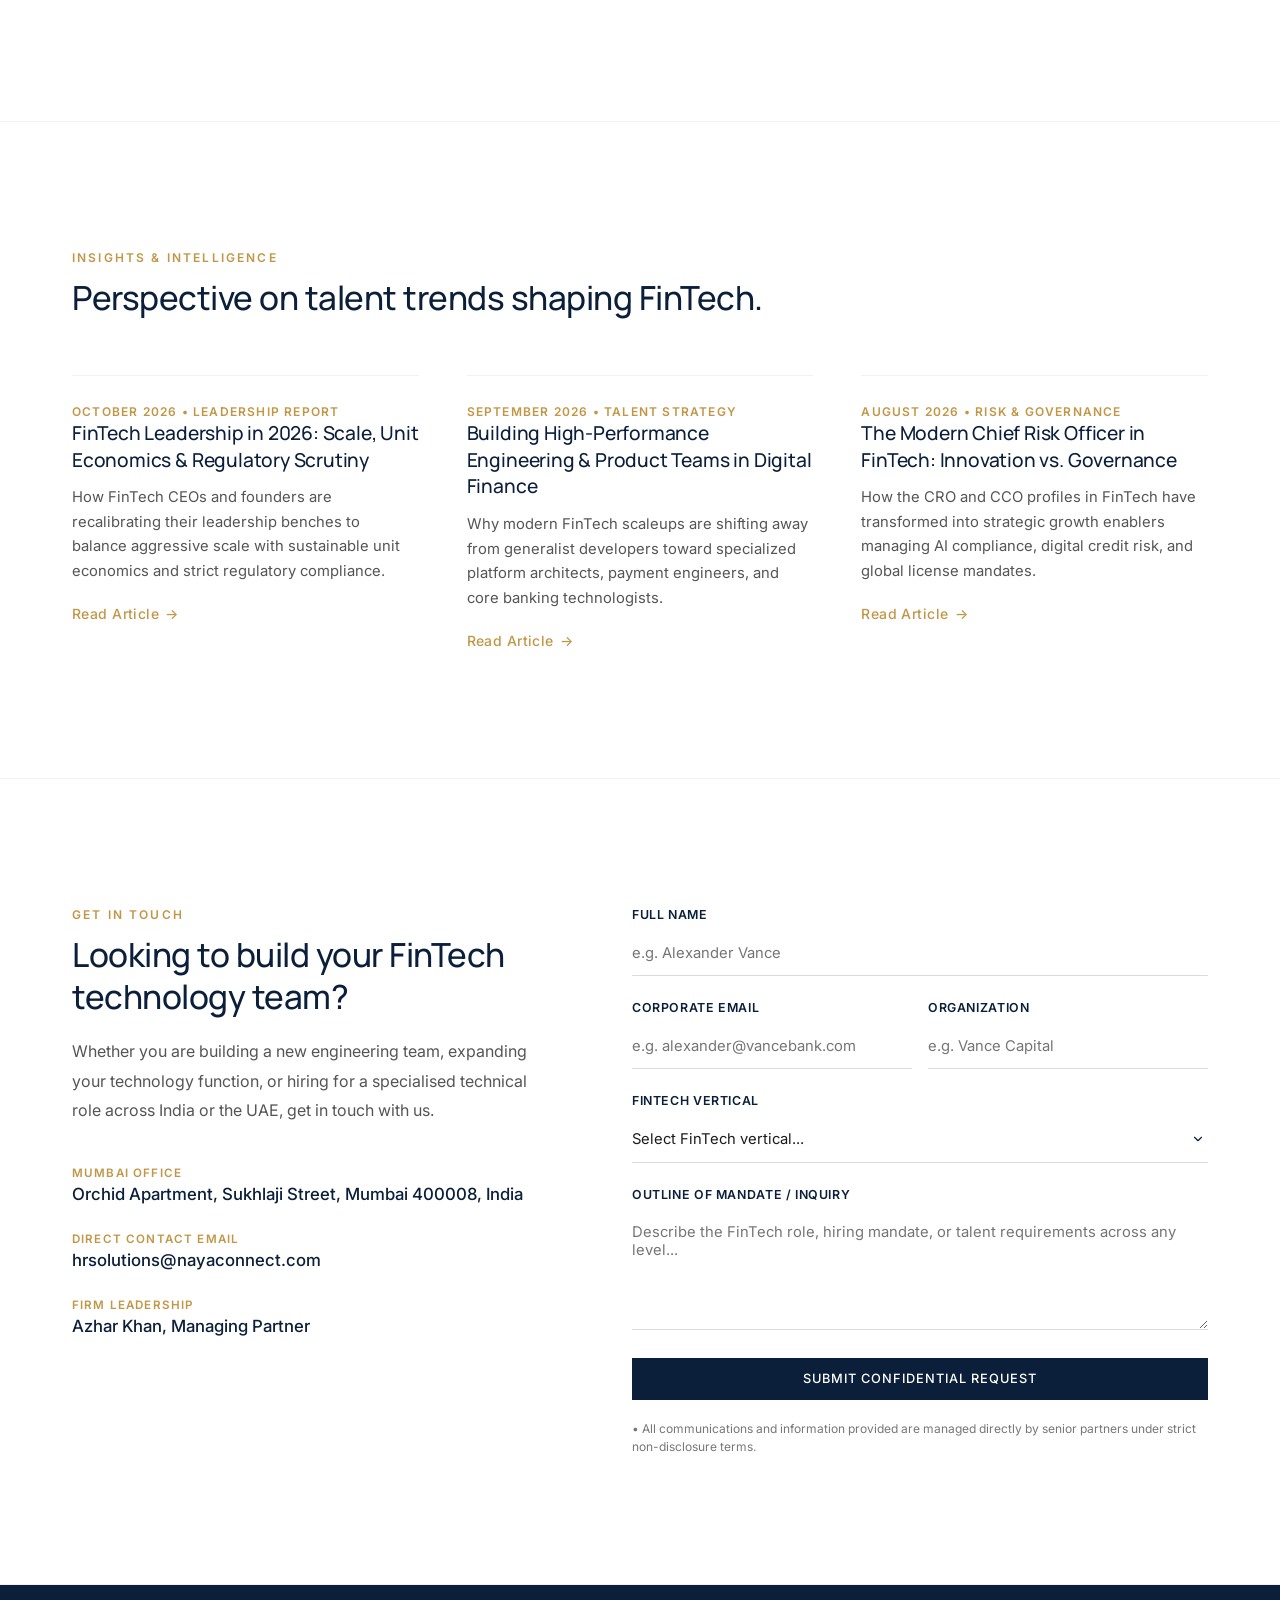
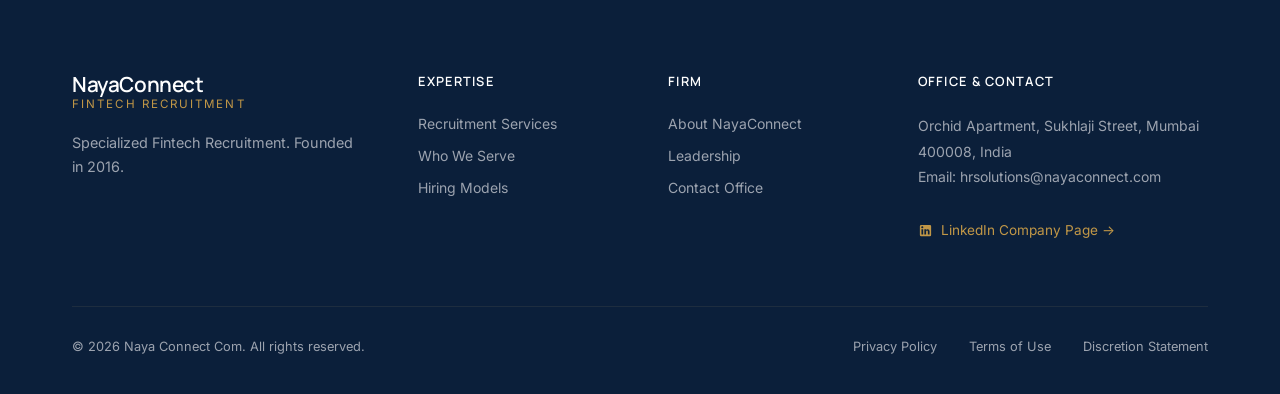
==== commit 5ad9b64d: "Align site copy directly with LinkedIn company overview: clear, direct, and focused on FinTech tech " ====
--- a/index.html
+++ b/index.html
@@ -71,15 +71,15 @@
     </div>
   </header>
 
-  <!-- Hero Section (Pure Typographic Focus) -->
+  <!-- Hero Section (Clear & Direct) -->
   <section class="hero" id="home">
     <div class="container">
       <div class="hero-content fade-in-up">
-        <span class="hero-tagline">NayaConnect &bull; Fintech Recruitment &bull; Founded 2016</span>
-        <h1 class="hero-title">Fintech recruitment across all roles.</h1>
-        <p class="lead hero-desc">Based in Mumbai, we partner with FinTech startups, scaleups, neobanks, payment platforms, and digital finance firms across India and the Middle East to recruit exceptional talent across all roles and functions — under absolute confidentiality.</p>
+        <span class="hero-tagline">NayaConnect &bull; FinTech Recruitment &bull; India &amp; UAE</span>
+        <h1 class="hero-title">Recruitment consultancy focused exclusively on FinTech.</h1>
+        <p class="lead hero-desc">We help FinTech companies find and hire the technology talent they need to build, innovate, and scale. Partnering with startups and scaleups across India and the UAE.</p>
         <div class="hero-actions">
-          <a href="#contact" class="btn btn-primary" id="hero-primary-cta">Discuss Your Mandate</a>
+          <a href="#contact" class="btn btn-primary" id="hero-primary-cta">Discuss Your Hiring Needs</a>
         </div>
       </div>
     </div>
@@ -90,13 +90,13 @@
     <div class="container">
       <div class="philosophy-grid">
         <div class="fade-in-up">
-          <span class="section-label">Our Values</span>
-          <h2 class="section-title">Confidentiality. Speed. Quality.</h2>
+          <span class="section-label">How We Work</span>
+          <h2 class="section-title">Understanding the business, tech, and people.</h2>
         </div>
         <div class="philosophy-desc fade-in-up delay-1">
-          <p class="lead">NayaConnect is a specialized recruitment firm focused exclusively on the FinTech (Financial Technology) ecosystem. Since 2016, our mission has been to help FinTech organizations build exceptional teams through confidential, high-quality recruitment services.</p>
-          <p>We specialize across every FinTech vertical — Payments, Neobanking, LendingTech, WealthTech, InsurTech, RegTech, and Enterprise Financial SaaS. Our geography spans clients in India, the Middle East, and key international markets.</p>
-          <p>To identify exceptional leadership talent, we combine deep FinTech market mapping, direct executive outreach, trusted founder referrals, and rigorous candidate assessment. Every mandate is executed with direct partner involvement and complete discretion.</p>
+          <p class="lead">At NayaConnect, we believe successful hiring starts with understanding the business, the technology, and the people behind it. We focus on identifying relevant professionals who bring the right skills, experience, and technical expertise.</p>
+          <p>We work with FinTech startups, digital payment companies, digital lending platforms, WealthTech, and InsurTech businesses across India and the UAE.</p>
+          <p>Whether you are building a new engineering team, expanding your technology function, or hiring for a specialised technical role, we are here to help.</p>
         </div>
       </div>
     </div>
@@ -161,46 +161,46 @@
   <section class="roles section-padding" id="roles">
     <div class="container">
       <div class="section-header fade-in-up">
-        <span class="section-label">Engagement & Appointment Spectrum</span>
-        <h2 class="section-title">All FinTech roles across every seniority level.</h2>
-        <p style="margin-top: 0.75rem; color: var(--color-text-muted);">From individual contributors and technical specialists to managers, directors, and C-Suite leaders.</p>
+        <span class="section-label">Recruitment Specialisations</span>
+        <h2 class="section-title">FinTech technology talent we recruit.</h2>
+        <p style="margin-top: 0.75rem; color: var(--color-text-muted);">From specialist individual contributors to engineering leadership.</p>
       </div>
 
       <div class="models-grid fade-in-up delay-1">
         <div class="model-card">
           <h3>Retained Search</h3>
-          <p>Recommended for C-suite, Board, and critical senior leadership mandates. Guarantees dedicated partner execution, exhaustive market mapping, and comprehensive assessment under strict non-disclosure terms.</p>
+          <p>Dedicated search for engineering leadership, CTOs, and critical technology hires requiring focused market mapping and thorough vetting.</p>
         </div>
         <div class="model-card">
-          <h3>Contingent Search</h3>
-          <p>Designed for urgent operational roles, individual contributor talent, and mid-to-senior technical pipelines, leveraging our active market referrals and mapped candidate networks.</p>
+          <h3>Contingent Recruitment</h3>
+          <p>Fast-paced recruitment for software developers, product managers, and technical specialists leveraging our pre-screened FinTech talent network.</p>
         </div>
       </div>
 
       <div class="roles-grid fade-in-up delay-2">
         <div class="role-item">
-          <h3 class="role-title">Executive & Board Leadership</h3>
-          <p class="role-desc">Founders, CEOs, Managing Directors, Non-Executive Directors, and Advisory Board Members providing strategic governance and steering FinTech growth.</p>
-        </div>
-        <div class="role-item">
-          <h3 class="role-title">Technology & Engineering</h3>
-          <p class="role-desc">Software Engineers, Frontend/Backend Developers, Mobile Devs, DevOps, Cloud Architects, and Engineering Managers up to VP & CTO.</p>
-        </div>
-        <div class="role-item">
-          <h3 class="role-title">Product & Design</h3>
-          <p class="role-desc">Product Analysts, Associate PMs, UI/UX Designers, Technical Product Managers, and Group PMs up to VP Product and Chief Product Officers (CPO).</p>
-        </div>
-        <div class="role-item">
-          <h3 class="role-title">Risk, Compliance & Legal</h3>
-          <p class="role-desc">KYC/AML Analysts, Fraud Investigators, Credit Underwriters, and Regulatory Compliance Officers up to Heads of Risk and Chief Risk Officers (CRO).</p>
-        </div>
-        <div class="role-item">
-          <h3 class="role-title">Sales, Growth & Partnerships</h3>
-          <p class="role-desc">Business Development Executives, Account Managers, Growth Marketers, and Alliance Leads up to VP Sales and Chief Commercial Officers (CCO).</p>
-        </div>
-        <div class="role-item">
-          <h3 class="role-title">Finance, Operations & People</h3>
-          <p class="role-desc">Financial Analysts, Settlement Executives, Operations Associates, and HR/People Partners up to Controllers, COOs, and Chief Financial Officers (CFO).</p>
+          <h3 class="role-title">Software Engineering & Development</h3>
+          <p class="role-desc">Backend, frontend, and full-stack software engineers building scalable, reliable financial systems and high-throughput transaction rails.</p>
+        </div>
+        <div class="role-item">
+          <h3 class="role-title">Cloud Infrastructure & DevOps</h3>
+          <p class="role-desc">Cloud architects, DevOps, SRE, and infrastructure engineers creating secure, PCI-DSS compliant, highly available cloud environments.</p>
+        </div>
+        <div class="role-item">
+          <h3 class="role-title">Data Engineering & AI</h3>
+          <p class="role-desc">Data engineers, data scientists, and ML specialists building real-time data pipelines, risk models, and intelligent financial applications.</p>
+        </div>
+        <div class="role-item">
+          <h3 class="role-title">Payments Technology</h3>
+          <p class="role-desc">Specialists in payment gateways, POS integrations, cross-border remittances, merchant settlement, and transaction processing.</p>
+        </div>
+        <div class="role-item">
+          <h3 class="role-title">Digital Banking Technology</h3>
+          <p class="role-desc">Core banking engineers, API integration specialists, and mobile developers for neobanks and embedded finance platforms.</p>
+        </div>
+        <div class="role-item">
+          <h3 class="role-title">Product & Engineering Leadership</h3>
+          <p class="role-desc">FinTech Product Managers, Heads of Engineering, VP Technology, and Chief Technology Officers (CTO) leading digital finance teams.</p>
         </div>
       </div>
     </div>
@@ -253,9 +253,9 @@
     <div class="container">
       <div class="contact-grid">
         <div class="contact-info fade-in-up">
-          <span class="section-label">Partner With Us</span>
-          <h2 class="contact-title">Initiate a confidential discussion.</h2>
-          <p class="contact-text">We invite FinTech Founders, CEOs, CHROs, and Venture-backed leadership teams to contact our partners. Every inquiry is managed under strict confidentiality terms, matching the discretion that executive hiring demands.</p>
+          <span class="section-label">Get In Touch</span>
+          <h2 class="contact-title">Looking to build your FinTech technology team?</h2>
+          <p class="contact-text">Whether you are building a new engineering team, expanding your technology function, or hiring for a specialised technical role across India or the UAE, get in touch with us.</p>
           
           <div class="contact-details">
             <div class="contact-detail-item">
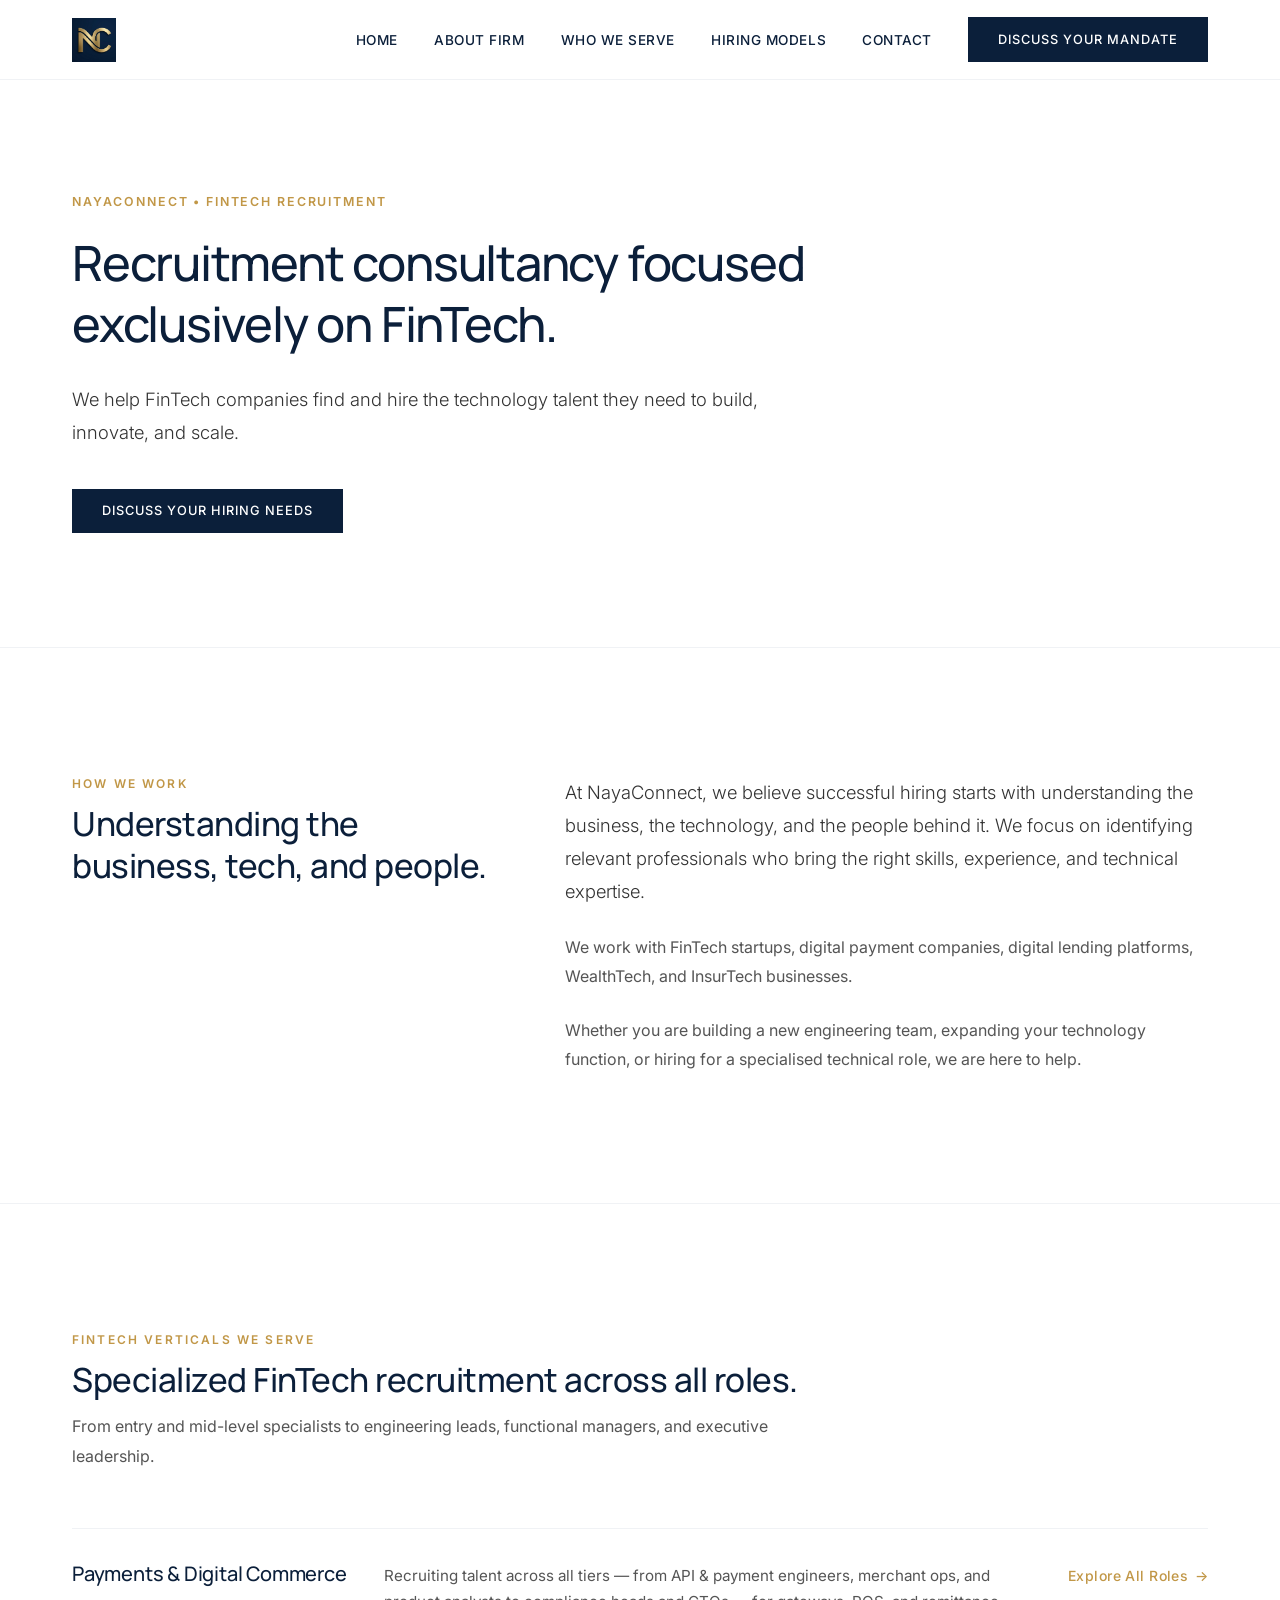
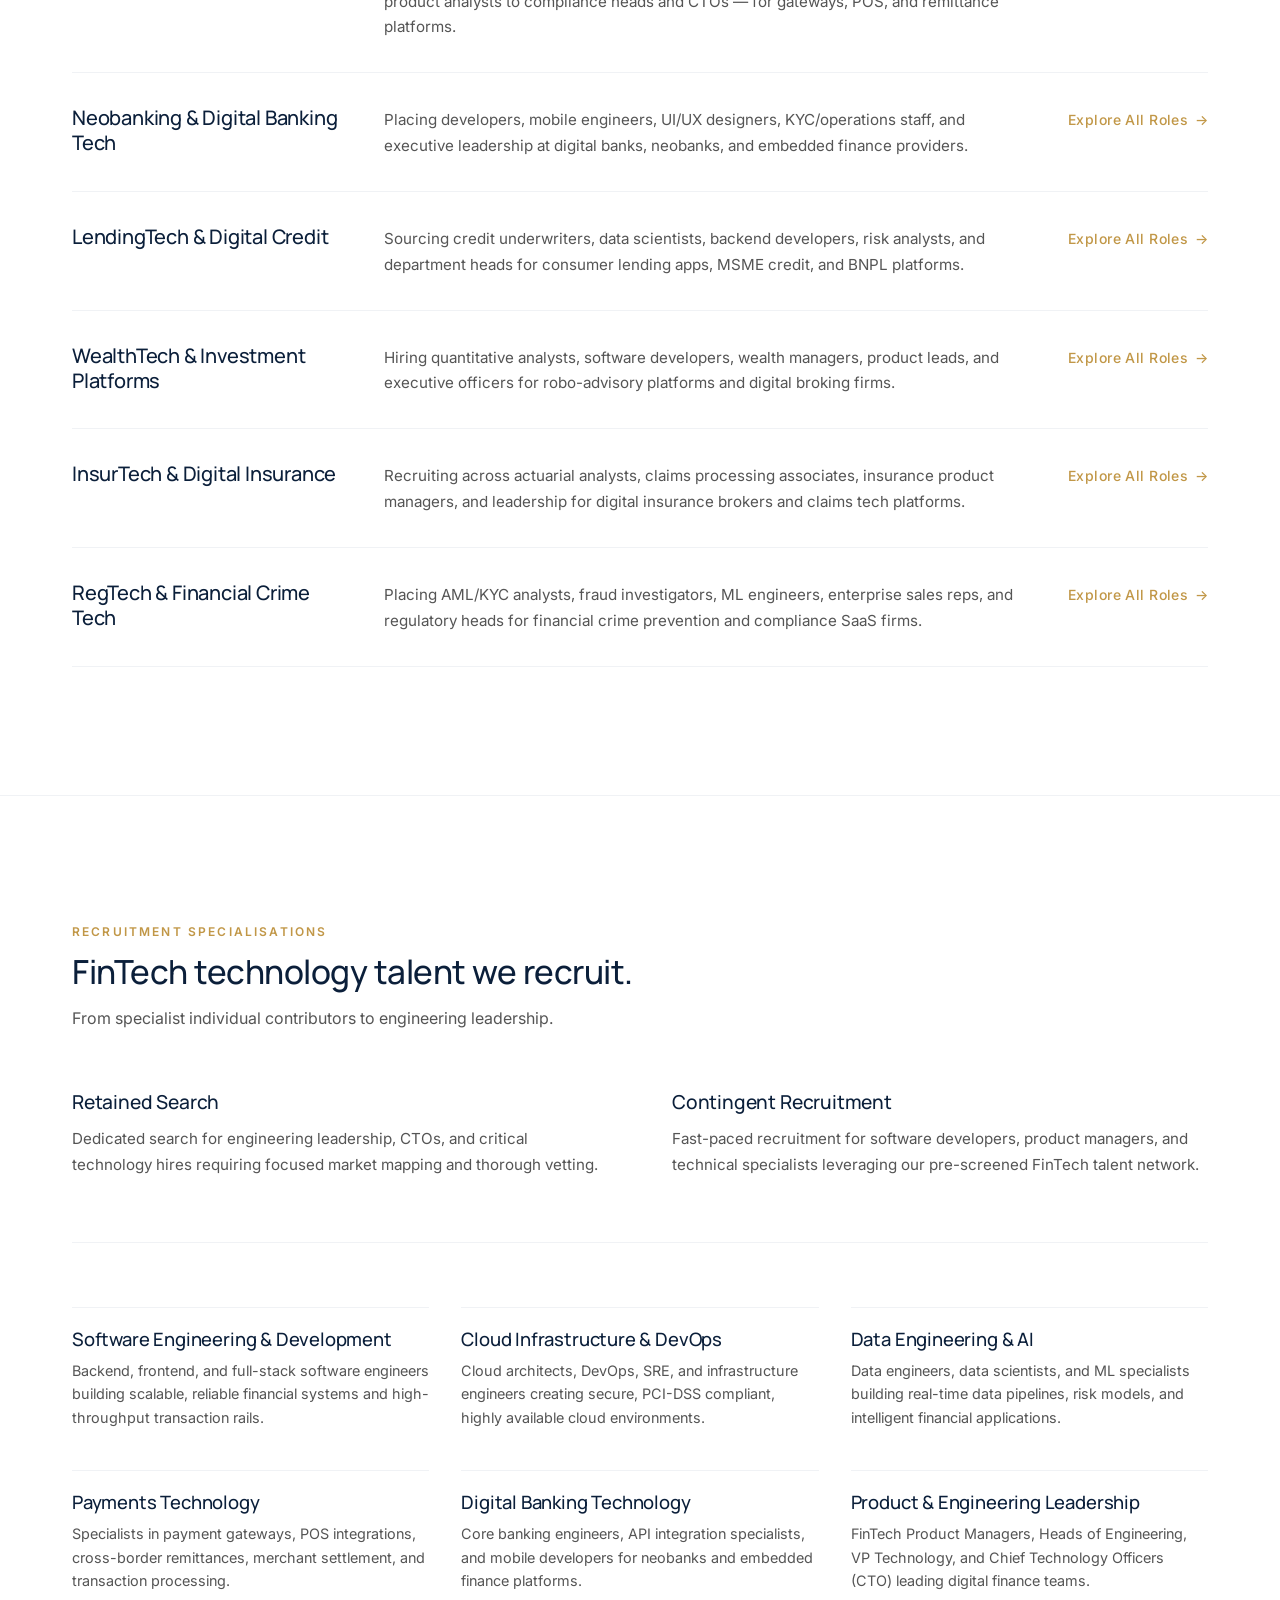
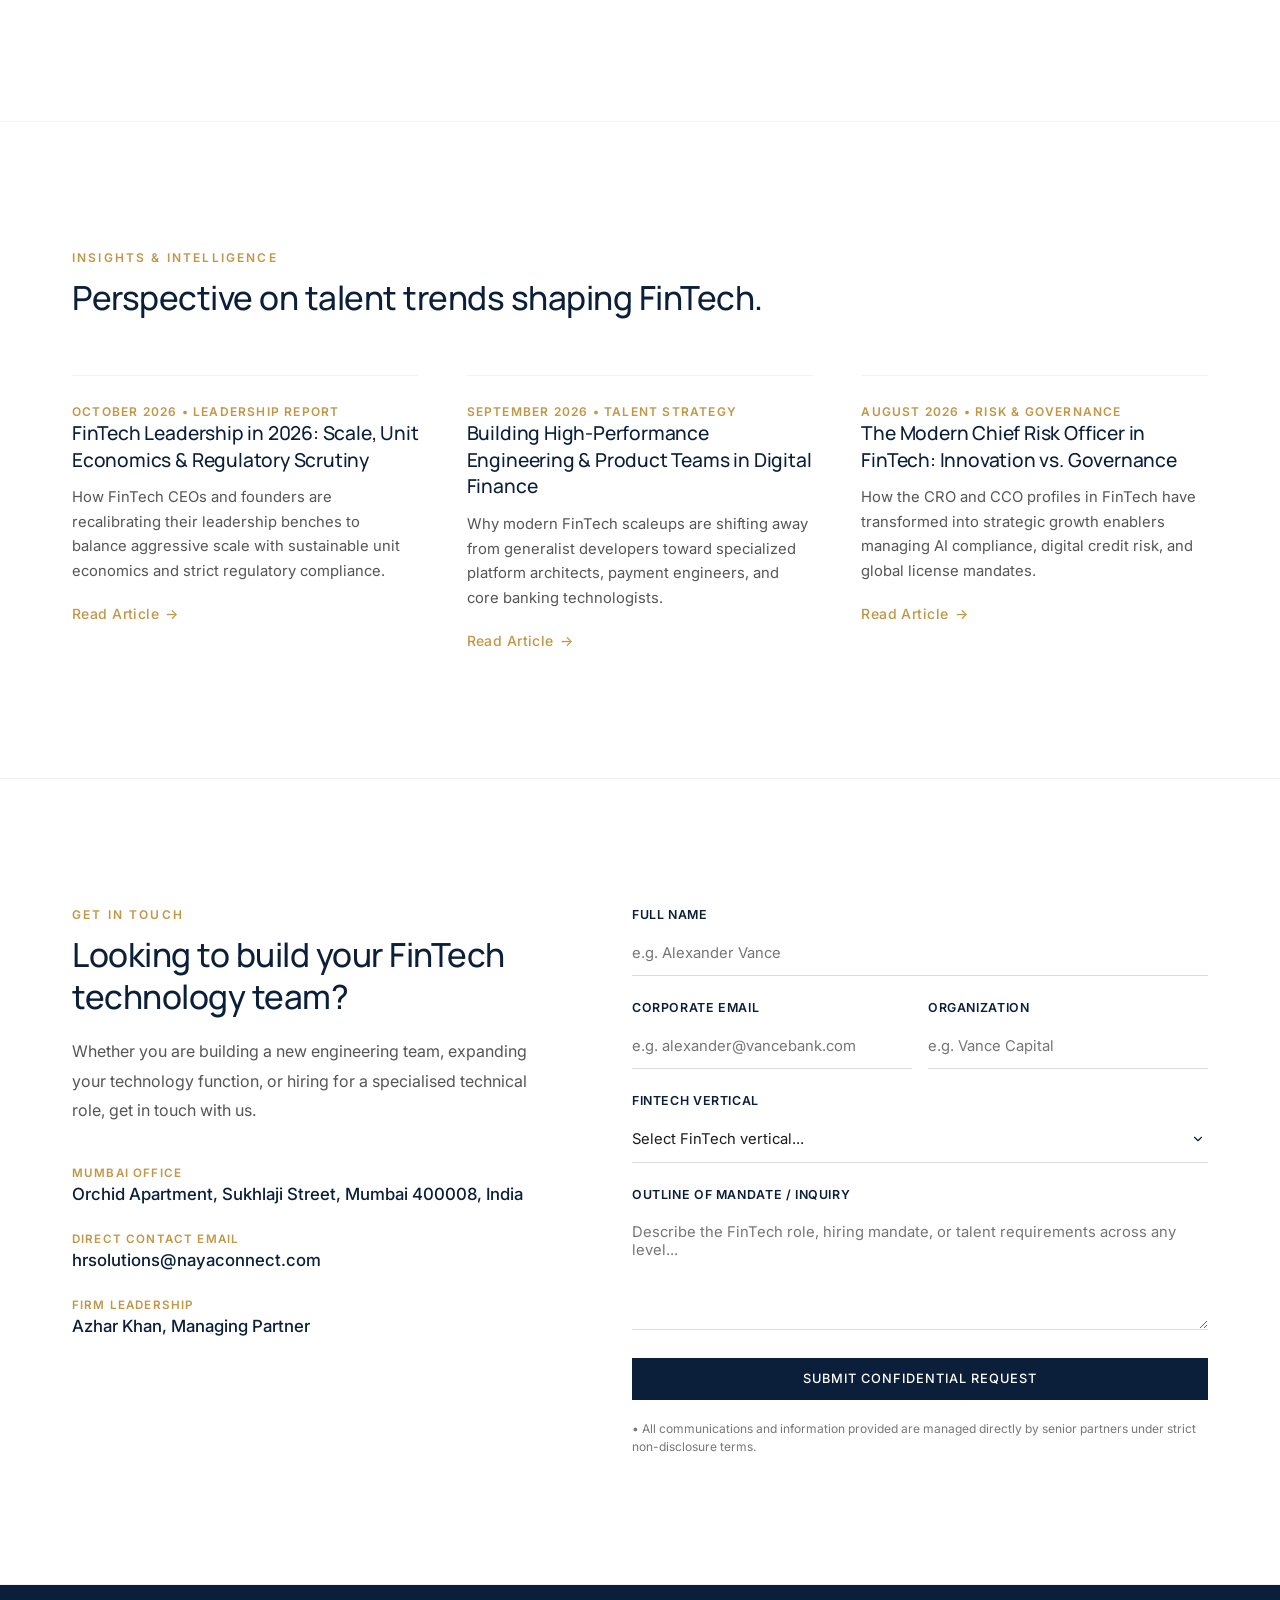
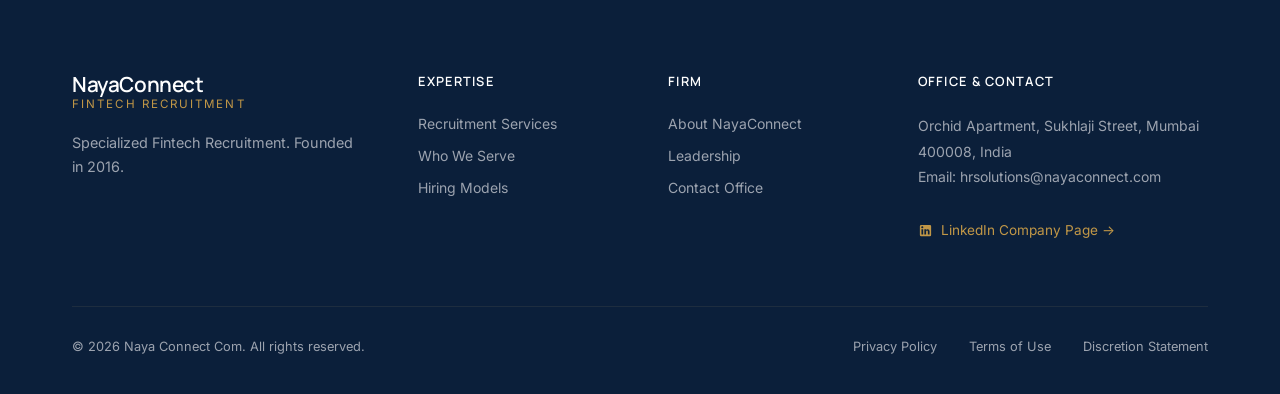
==== commit 90ca2fcf: "Remove geographic positioning (India, UAE, Middle East, worldwide) from copy and metadata while reta" ====
--- a/index.html
+++ b/index.html
@@ -4,11 +4,11 @@
   <meta charset="UTF-8">
   <meta name="viewport" content="width=device-width, initial-scale=1.0">
   <title>NayaConnect | Fintech Recruitment</title>
-  <meta name="description" content="NayaConnect is a specialized recruitment firm focused exclusively on FinTech across India, the Middle East, and international markets. Founded in 2016.">
+  <meta name="description" content="NayaConnect is a specialist recruitment consultancy focused exclusively on the FinTech sector. Founded in 2016.">
   
   <!-- OpenGraph Metadata -->
   <meta property="og:title" content="NayaConnect | Fintech Recruitment">
-  <meta property="og:description" content="NayaConnect specializes exclusively in FinTech recruitment across all functional roles. Founded 2016 in Mumbai. Managing Partner: Azhar Khan.">
+  <meta property="og:description" content="NayaConnect specializes exclusively in FinTech recruitment. Managing Partner: Azhar Khan.">
   <meta property="og:image" content="assets/logo.png">
   <meta property="og:type" content="website">
 
@@ -36,7 +36,7 @@
       "addressCountry": "IN"
     },
     "email": "hrsolutions@nayaconnect.com",
-    "description": "Specialized recruitment firm focused exclusively on FinTech across India, the Middle East, and international markets."
+    "description": "Specialist recruitment consultancy focused exclusively on the FinTech sector."
   }
   </script>
 
@@ -75,9 +75,9 @@
   <section class="hero" id="home">
     <div class="container">
       <div class="hero-content fade-in-up">
-        <span class="hero-tagline">NayaConnect &bull; FinTech Recruitment &bull; India &amp; UAE</span>
+        <span class="hero-tagline">NayaConnect &bull; FinTech Recruitment</span>
         <h1 class="hero-title">Recruitment consultancy focused exclusively on FinTech.</h1>
-        <p class="lead hero-desc">We help FinTech companies find and hire the technology talent they need to build, innovate, and scale. Partnering with startups and scaleups across India and the UAE.</p>
+        <p class="lead hero-desc">We help FinTech companies find and hire the technology talent they need to build, innovate, and scale.</p>
         <div class="hero-actions">
           <a href="#contact" class="btn btn-primary" id="hero-primary-cta">Discuss Your Hiring Needs</a>
         </div>
@@ -95,7 +95,7 @@
         </div>
         <div class="philosophy-desc fade-in-up delay-1">
           <p class="lead">At NayaConnect, we believe successful hiring starts with understanding the business, the technology, and the people behind it. We focus on identifying relevant professionals who bring the right skills, experience, and technical expertise.</p>
-          <p>We work with FinTech startups, digital payment companies, digital lending platforms, WealthTech, and InsurTech businesses across India and the UAE.</p>
+          <p>We work with FinTech startups, digital payment companies, digital lending platforms, WealthTech, and InsurTech businesses.</p>
           <p>Whether you are building a new engineering team, expanding your technology function, or hiring for a specialised technical role, we are here to help.</p>
         </div>
       </div>
@@ -255,7 +255,7 @@
         <div class="contact-info fade-in-up">
           <span class="section-label">Get In Touch</span>
           <h2 class="contact-title">Looking to build your FinTech technology team?</h2>
-          <p class="contact-text">Whether you are building a new engineering team, expanding your technology function, or hiring for a specialised technical role across India or the UAE, get in touch with us.</p>
+          <p class="contact-text">Whether you are building a new engineering team, expanding your technology function, or hiring for a specialised technical role, get in touch with us.</p>
           
           <div class="contact-details">
             <div class="contact-detail-item">
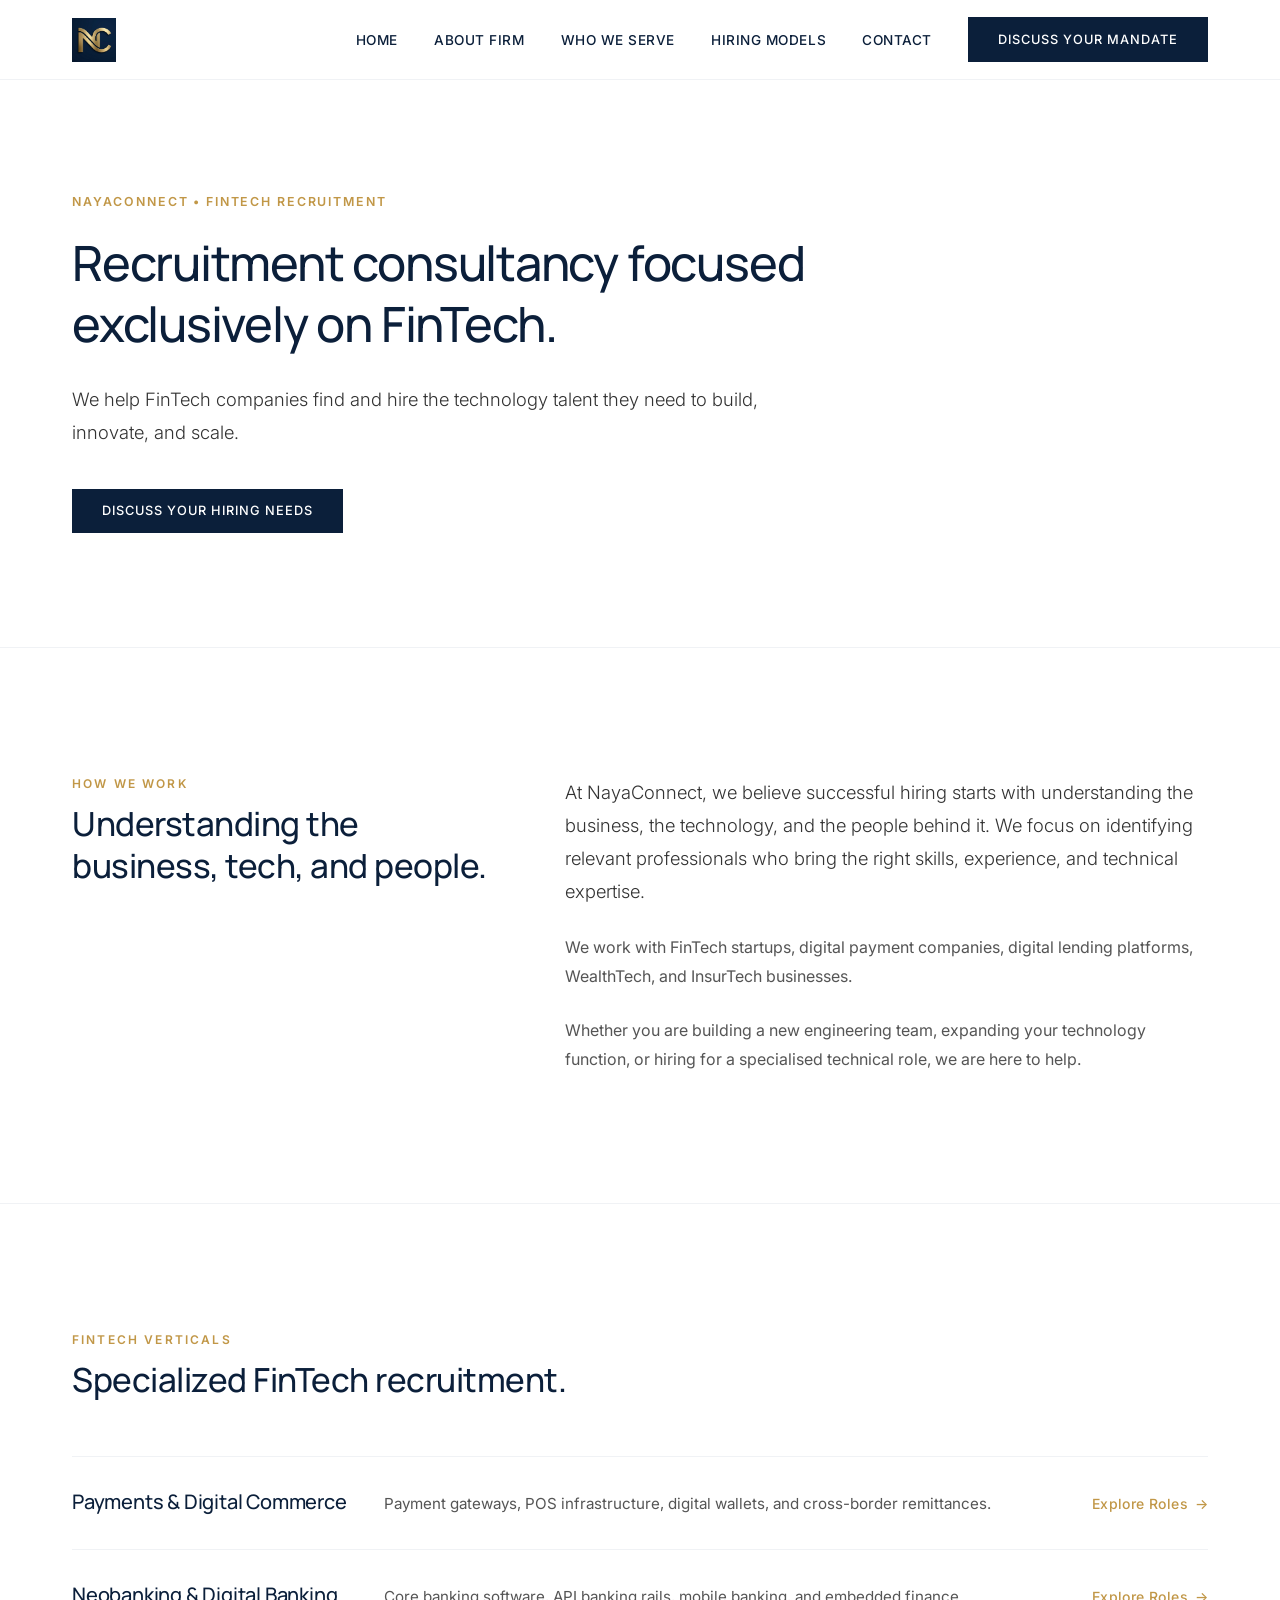
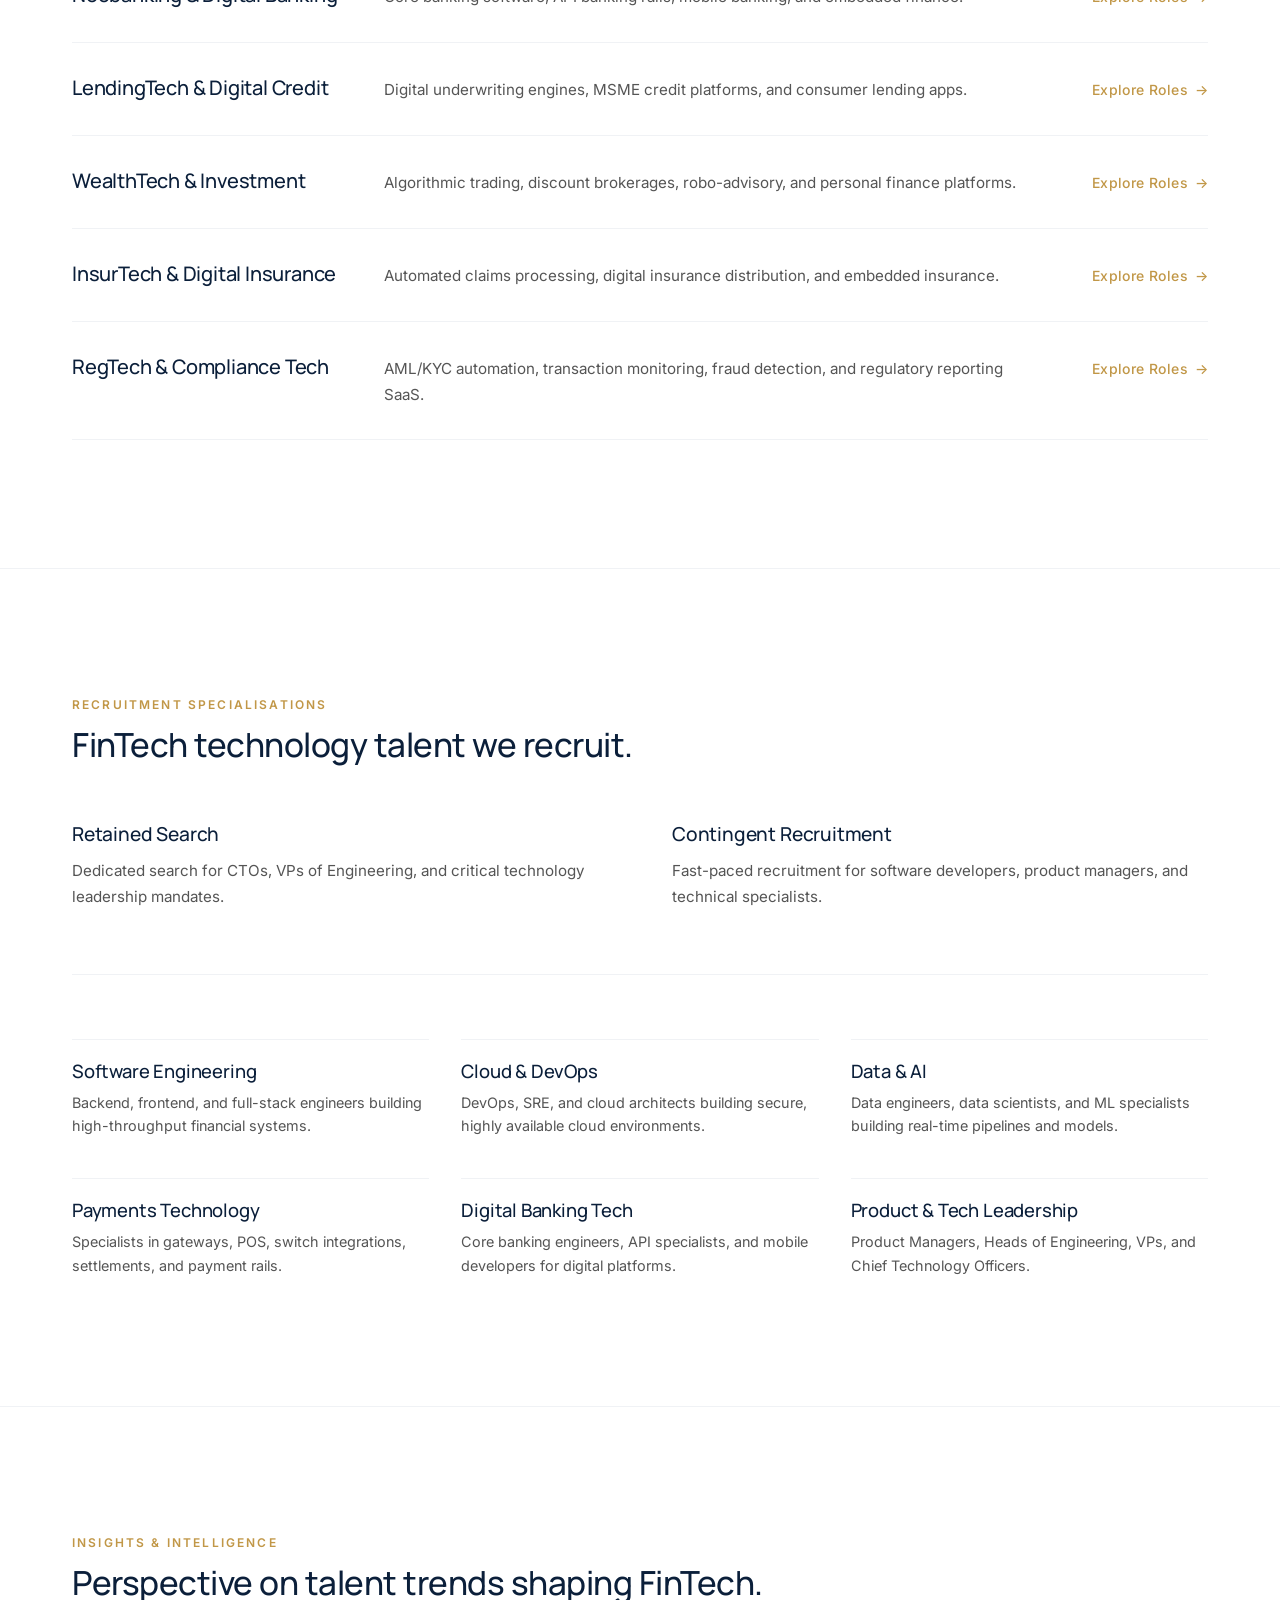
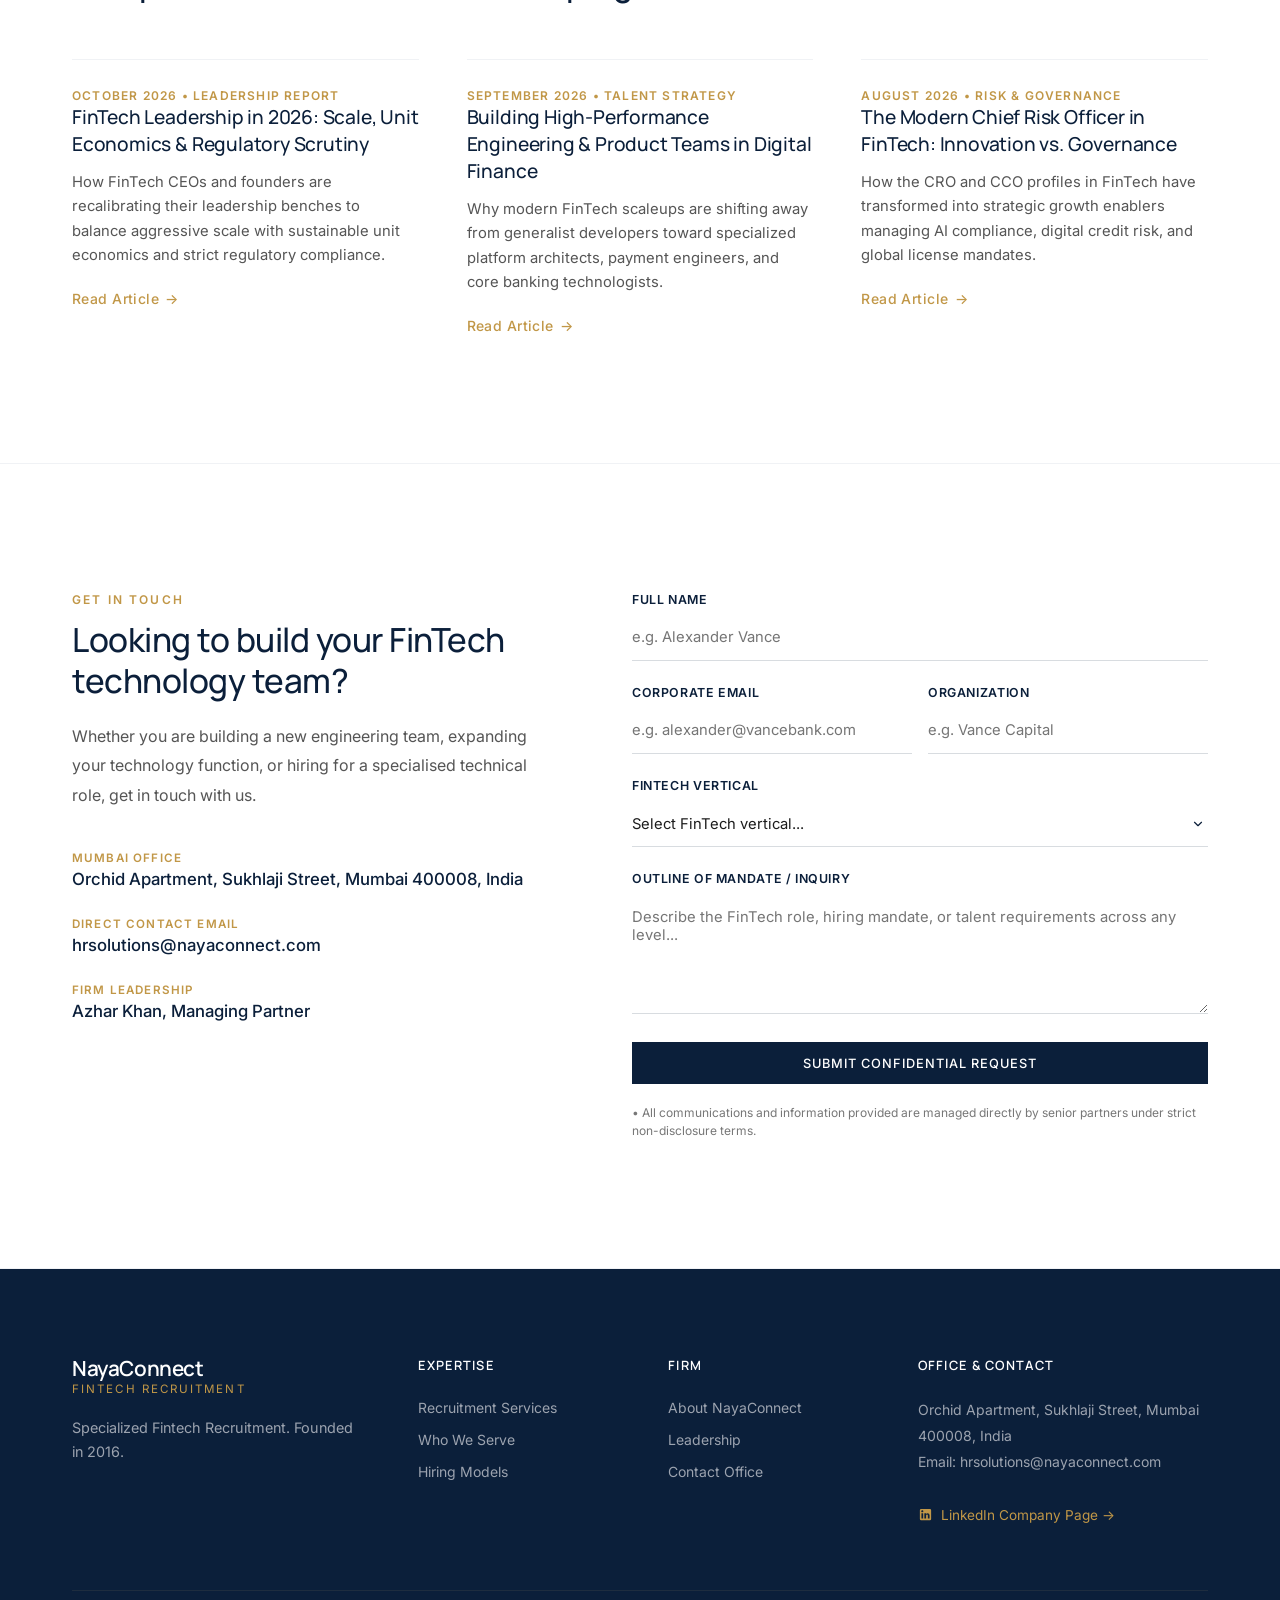
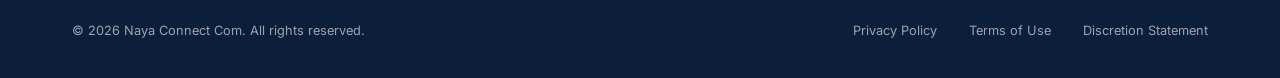
==== commit d20c978c: "Streamline and minimize verbose explanations across index, about, industries, and executive-search w" ====
--- a/index.html
+++ b/index.html
@@ -106,52 +106,51 @@
   <section class="industries section-padding" id="industries">
     <div class="container">
       <div class="section-header fade-in-up">
-        <span class="section-label">FinTech Verticals We Serve</span>
-        <h2 class="section-title">Specialized FinTech recruitment across all roles.</h2>
-        <p style="margin-top: 0.75rem; color: var(--color-text-muted);">From entry and mid-level specialists to engineering leads, functional managers, and executive leadership.</p>
+        <span class="section-label">FinTech Verticals</span>
+        <h2 class="section-title">Specialized FinTech recruitment.</h2>
       </div>
       
       <div class="editorial-list fade-in-up delay-1">
         <!-- Item 1 -->
         <div class="editorial-item">
           <h3 class="editorial-title">Payments & Digital Commerce</h3>
-          <p class="editorial-desc">Recruiting talent across all tiers — from API & payment engineers, merchant ops, and product analysts to compliance heads and CTOs — for gateways, POS, and remittance platforms.</p>
-          <div class="editorial-link"><a href="industries.html" class="btn-text">Explore All Roles</a></div>
+          <p class="editorial-desc">Payment gateways, POS infrastructure, digital wallets, and cross-border remittances.</p>
+          <div class="editorial-link"><a href="industries.html" class="btn-text">Explore Roles</a></div>
         </div>
 
         <!-- Item 2 -->
         <div class="editorial-item">
-          <h3 class="editorial-title">Neobanking & Digital Banking Tech</h3>
-          <p class="editorial-desc">Placing developers, mobile engineers, UI/UX designers, KYC/operations staff, and executive leadership at digital banks, neobanks, and embedded finance providers.</p>
-          <div class="editorial-link"><a href="industries.html" class="btn-text">Explore All Roles</a></div>
+          <h3 class="editorial-title">Neobanking & Digital Banking</h3>
+          <p class="editorial-desc">Core banking software, API banking rails, mobile banking, and embedded finance.</p>
+          <div class="editorial-link"><a href="industries.html" class="btn-text">Explore Roles</a></div>
         </div>
 
         <!-- Item 3 -->
         <div class="editorial-item">
           <h3 class="editorial-title">LendingTech & Digital Credit</h3>
-          <p class="editorial-desc">Sourcing credit underwriters, data scientists, backend developers, risk analysts, and department heads for consumer lending apps, MSME credit, and BNPL platforms.</p>
-          <div class="editorial-link"><a href="industries.html" class="btn-text">Explore All Roles</a></div>
+          <p class="editorial-desc">Digital underwriting engines, MSME credit platforms, and consumer lending apps.</p>
+          <div class="editorial-link"><a href="industries.html" class="btn-text">Explore Roles</a></div>
         </div>
 
         <!-- Item 4 -->
         <div class="editorial-item">
-          <h3 class="editorial-title">WealthTech & Investment Platforms</h3>
-          <p class="editorial-desc">Hiring quantitative analysts, software developers, wealth managers, product leads, and executive officers for robo-advisory platforms and digital broking firms.</p>
-          <div class="editorial-link"><a href="industries.html" class="btn-text">Explore All Roles</a></div>
+          <h3 class="editorial-title">WealthTech & Investment</h3>
+          <p class="editorial-desc">Algorithmic trading, discount brokerages, robo-advisory, and personal finance platforms.</p>
+          <div class="editorial-link"><a href="industries.html" class="btn-text">Explore Roles</a></div>
         </div>
 
         <!-- Item 5 -->
         <div class="editorial-item">
           <h3 class="editorial-title">InsurTech & Digital Insurance</h3>
-          <p class="editorial-desc">Recruiting across actuarial analysts, claims processing associates, insurance product managers, and leadership for digital insurance brokers and claims tech platforms.</p>
-          <div class="editorial-link"><a href="industries.html" class="btn-text">Explore All Roles</a></div>
+          <p class="editorial-desc">Automated claims processing, digital insurance distribution, and embedded insurance.</p>
+          <div class="editorial-link"><a href="industries.html" class="btn-text">Explore Roles</a></div>
         </div>
 
         <!-- Item 6 -->
         <div class="editorial-item">
-          <h3 class="editorial-title">RegTech & Financial Crime Tech</h3>
-          <p class="editorial-desc">Placing AML/KYC analysts, fraud investigators, ML engineers, enterprise sales reps, and regulatory heads for financial crime prevention and compliance SaaS firms.</p>
-          <div class="editorial-link"><a href="industries.html" class="btn-text">Explore All Roles</a></div>
+          <h3 class="editorial-title">RegTech & Compliance Tech</h3>
+          <p class="editorial-desc">AML/KYC automation, transaction monitoring, fraud detection, and regulatory reporting SaaS.</p>
+          <div class="editorial-link"><a href="industries.html" class="btn-text">Explore Roles</a></div>
         </div>
       </div>
     </div>
@@ -163,44 +162,43 @@
       <div class="section-header fade-in-up">
         <span class="section-label">Recruitment Specialisations</span>
         <h2 class="section-title">FinTech technology talent we recruit.</h2>
-        <p style="margin-top: 0.75rem; color: var(--color-text-muted);">From specialist individual contributors to engineering leadership.</p>
       </div>
 
       <div class="models-grid fade-in-up delay-1">
         <div class="model-card">
           <h3>Retained Search</h3>
-          <p>Dedicated search for engineering leadership, CTOs, and critical technology hires requiring focused market mapping and thorough vetting.</p>
+          <p>Dedicated search for CTOs, VPs of Engineering, and critical technology leadership mandates.</p>
         </div>
         <div class="model-card">
           <h3>Contingent Recruitment</h3>
-          <p>Fast-paced recruitment for software developers, product managers, and technical specialists leveraging our pre-screened FinTech talent network.</p>
+          <p>Fast-paced recruitment for software developers, product managers, and technical specialists.</p>
         </div>
       </div>
 
       <div class="roles-grid fade-in-up delay-2">
         <div class="role-item">
-          <h3 class="role-title">Software Engineering & Development</h3>
-          <p class="role-desc">Backend, frontend, and full-stack software engineers building scalable, reliable financial systems and high-throughput transaction rails.</p>
-        </div>
-        <div class="role-item">
-          <h3 class="role-title">Cloud Infrastructure & DevOps</h3>
-          <p class="role-desc">Cloud architects, DevOps, SRE, and infrastructure engineers creating secure, PCI-DSS compliant, highly available cloud environments.</p>
-        </div>
-        <div class="role-item">
-          <h3 class="role-title">Data Engineering & AI</h3>
-          <p class="role-desc">Data engineers, data scientists, and ML specialists building real-time data pipelines, risk models, and intelligent financial applications.</p>
+          <h3 class="role-title">Software Engineering</h3>
+          <p class="role-desc">Backend, frontend, and full-stack engineers building high-throughput financial systems.</p>
+        </div>
+        <div class="role-item">
+          <h3 class="role-title">Cloud & DevOps</h3>
+          <p class="role-desc">DevOps, SRE, and cloud architects building secure, highly available cloud environments.</p>
+        </div>
+        <div class="role-item">
+          <h3 class="role-title">Data & AI</h3>
+          <p class="role-desc">Data engineers, data scientists, and ML specialists building real-time pipelines and models.</p>
         </div>
         <div class="role-item">
           <h3 class="role-title">Payments Technology</h3>
-          <p class="role-desc">Specialists in payment gateways, POS integrations, cross-border remittances, merchant settlement, and transaction processing.</p>
-        </div>
-        <div class="role-item">
-          <h3 class="role-title">Digital Banking Technology</h3>
-          <p class="role-desc">Core banking engineers, API integration specialists, and mobile developers for neobanks and embedded finance platforms.</p>
-        </div>
-        <div class="role-item">
-          <h3 class="role-title">Product & Engineering Leadership</h3>
-          <p class="role-desc">FinTech Product Managers, Heads of Engineering, VP Technology, and Chief Technology Officers (CTO) leading digital finance teams.</p>
+          <p class="role-desc">Specialists in gateways, POS, switch integrations, settlements, and payment rails.</p>
+        </div>
+        <div class="role-item">
+          <h3 class="role-title">Digital Banking Tech</h3>
+          <p class="role-desc">Core banking engineers, API specialists, and mobile developers for digital platforms.</p>
+        </div>
+        <div class="role-item">
+          <h3 class="role-title">Product & Tech Leadership</h3>
+          <p class="role-desc">Product Managers, Heads of Engineering, VPs, and Chief Technology Officers.</p>
         </div>
       </div>
     </div>
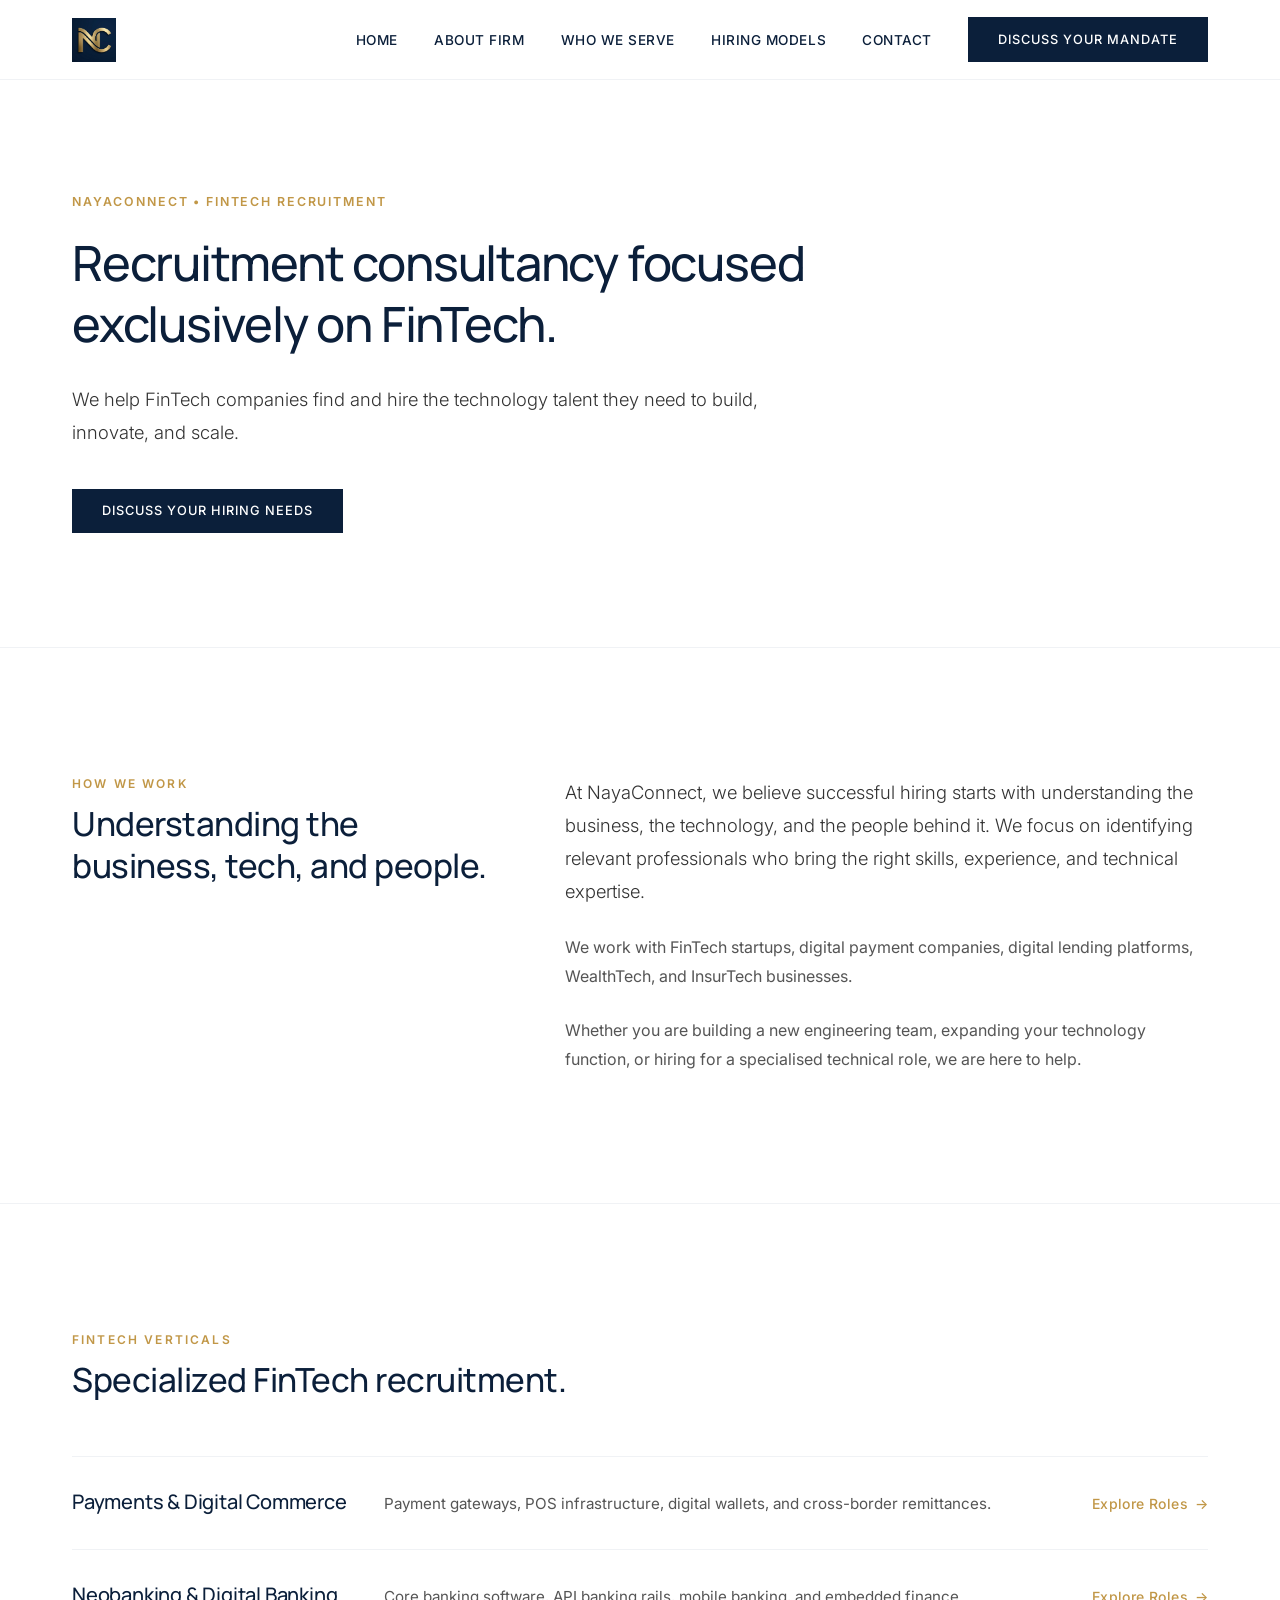
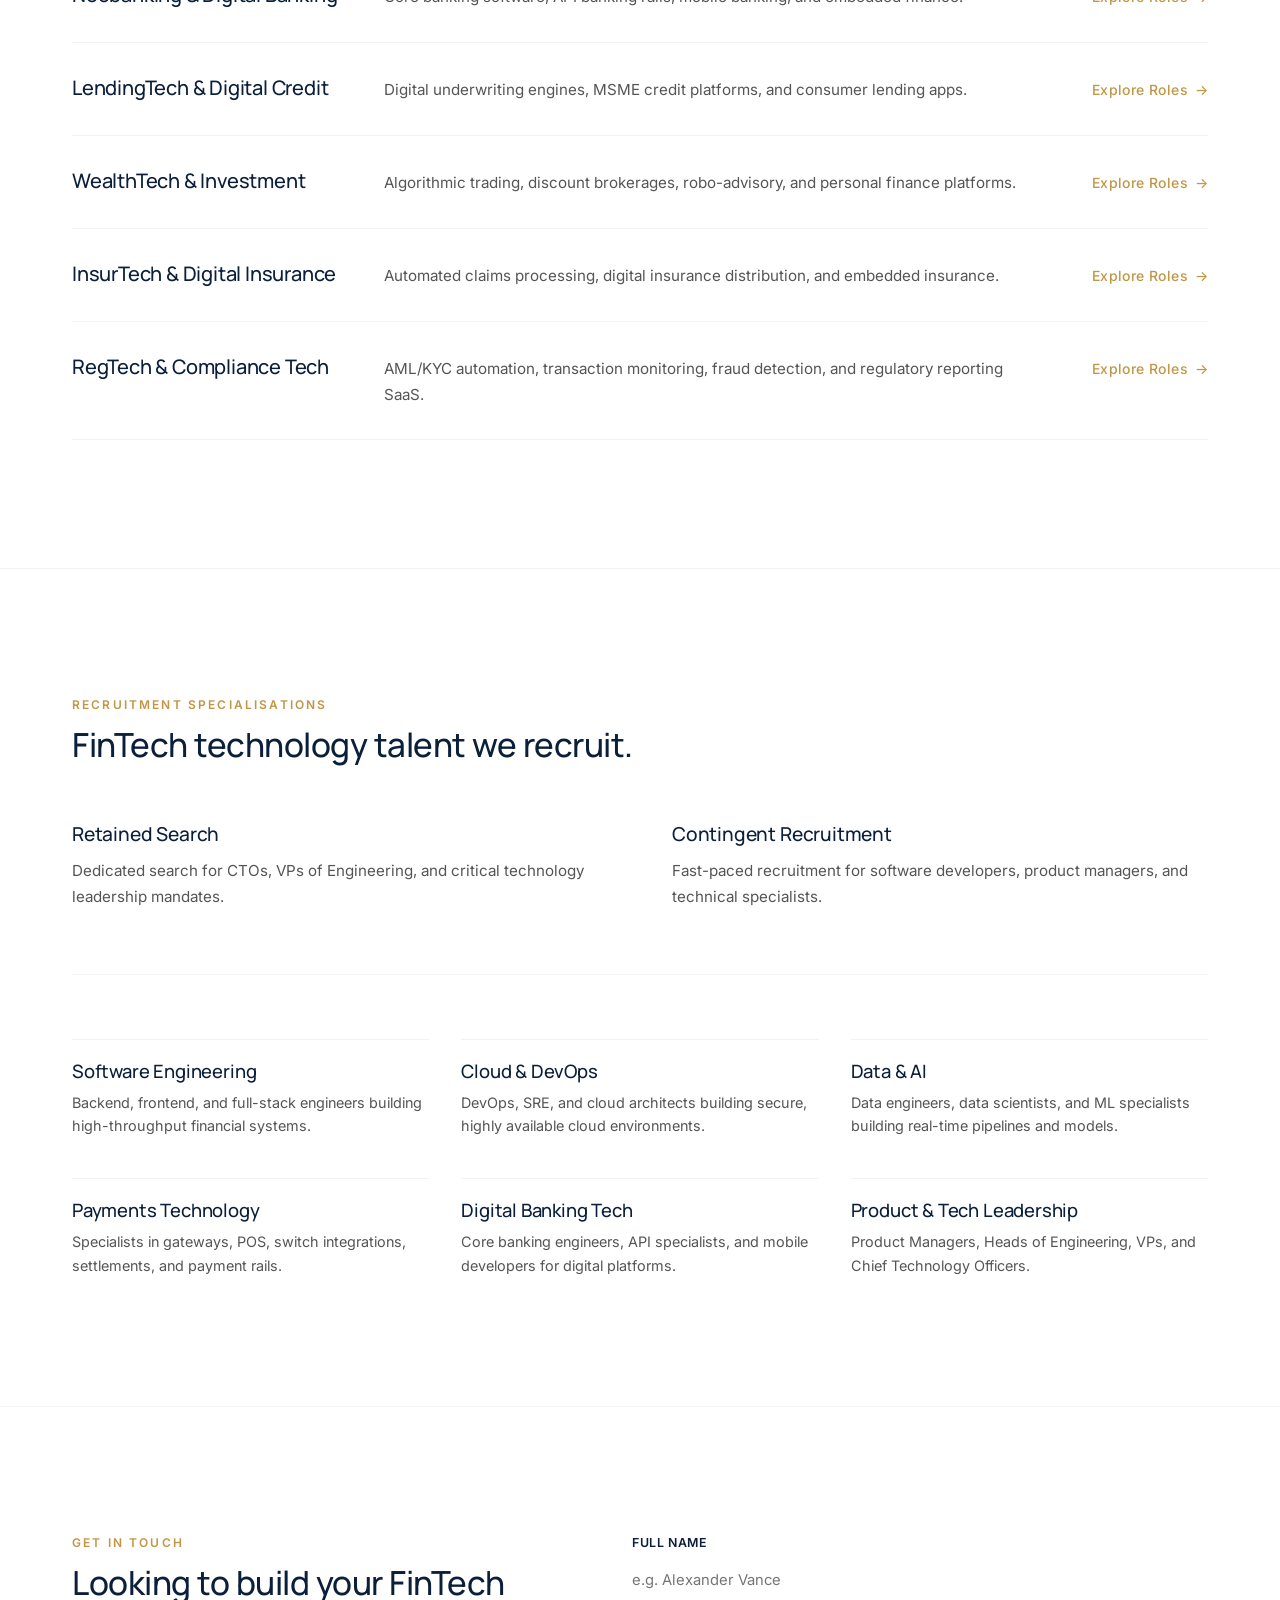
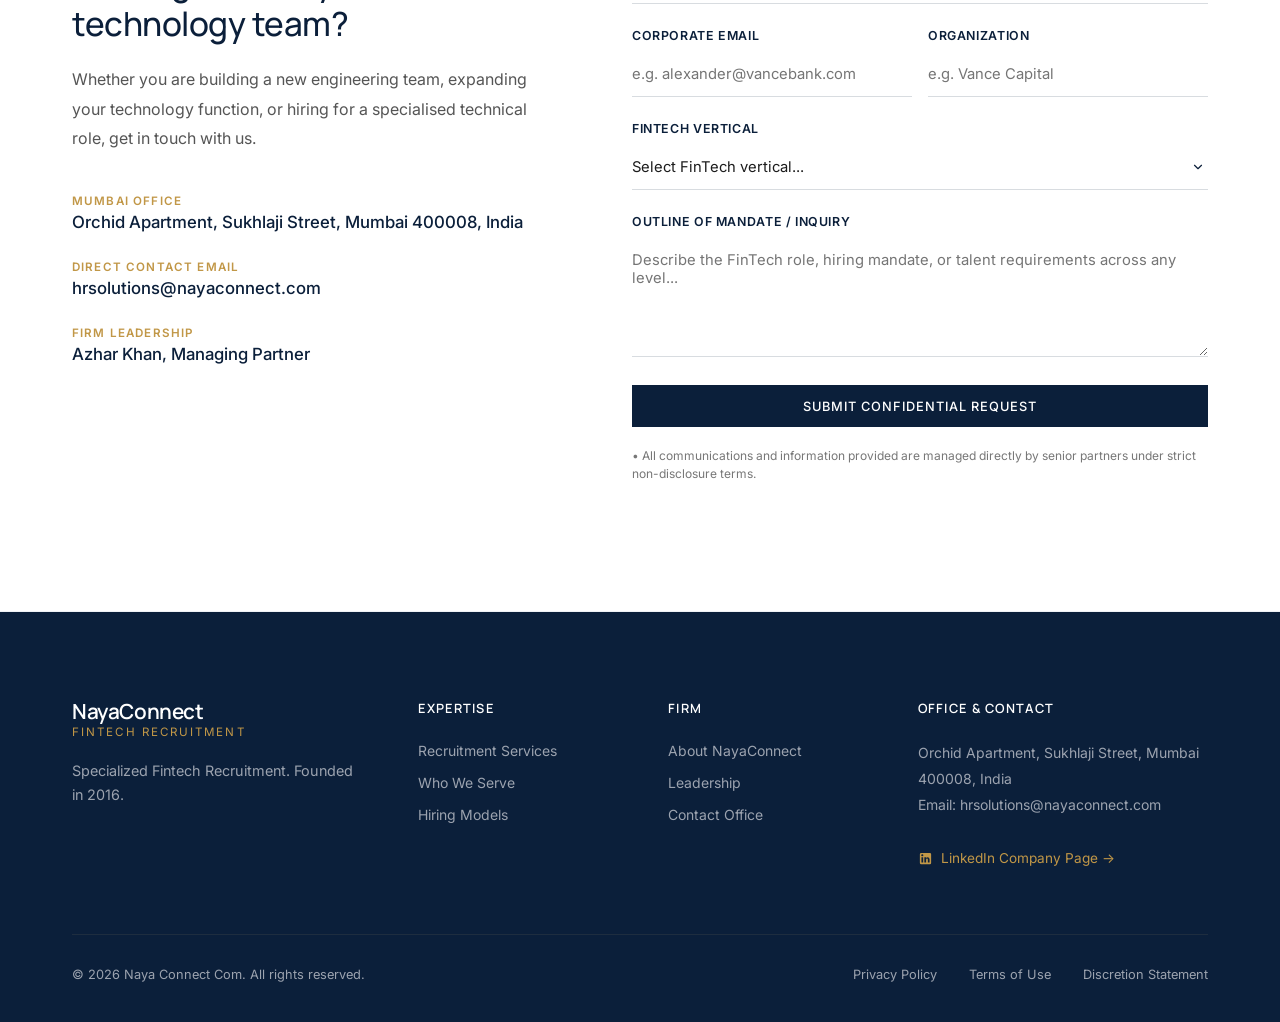
==== commit aa07c3c4: "Remove Insights & Intelligence and Execution Track Record sections" ====
--- a/index.html
+++ b/index.html
@@ -204,47 +204,7 @@
     </div>
   </section>
 
-  <!-- Insights Section -->
-  <section class="insights section-padding" id="insights">
-    <div class="container">
-      <div class="section-header fade-in-up">
-        <span class="section-label">Insights & Intelligence</span>
-        <h2 class="section-title">Perspective on talent trends shaping FinTech.</h2>
-      </div>
-      
-      <div class="insights-grid">
-        <!-- Article 1 -->
-        <article class="insight-card fade-in-up">
-          <a href="#" data-read-article="1">
-            <span class="insight-meta">October 2026 &bull; Leadership Report</span>
-            <h3 class="insight-title">FinTech Leadership in 2026: Scale, Unit Economics & Regulatory Scrutiny</h3>
-            <p class="insight-desc">How FinTech CEOs and founders are recalibrating their leadership benches to balance aggressive scale with sustainable unit economics and strict regulatory compliance.</p>
-            <span class="btn-text">Read Article</span>
-          </a>
-        </article>
-
-        <!-- Article 2 -->
-        <article class="insight-card fade-in-up delay-1">
-          <a href="#" data-read-article="2">
-            <span class="insight-meta">September 2026 &bull; Talent Strategy</span>
-            <h3 class="insight-title">Building High-Performance Engineering & Product Teams in Digital Finance</h3>
-            <p class="insight-desc">Why modern FinTech scaleups are shifting away from generalist developers toward specialized platform architects, payment engineers, and core banking technologists.</p>
-            <span class="btn-text">Read Article</span>
-          </a>
-        </article>
-
-        <!-- Article 3 -->
-        <article class="insight-card fade-in-up delay-2">
-          <a href="#" data-read-article="3">
-            <span class="insight-meta">August 2026 &bull; Risk & Governance</span>
-            <h3 class="insight-title">The Modern Chief Risk Officer in FinTech: Innovation vs. Governance</h3>
-            <p class="insight-desc">How the CRO and CCO profiles in FinTech have transformed into strategic growth enablers managing AI compliance, digital credit risk, and global license mandates.</p>
-            <span class="btn-text">Read Article</span>
-          </a>
-        </article>
-      </div>
-    </div>
-  </section>
+
 
   <!-- Contact Section -->
   <section class="contact-section section-padding" id="contact">
